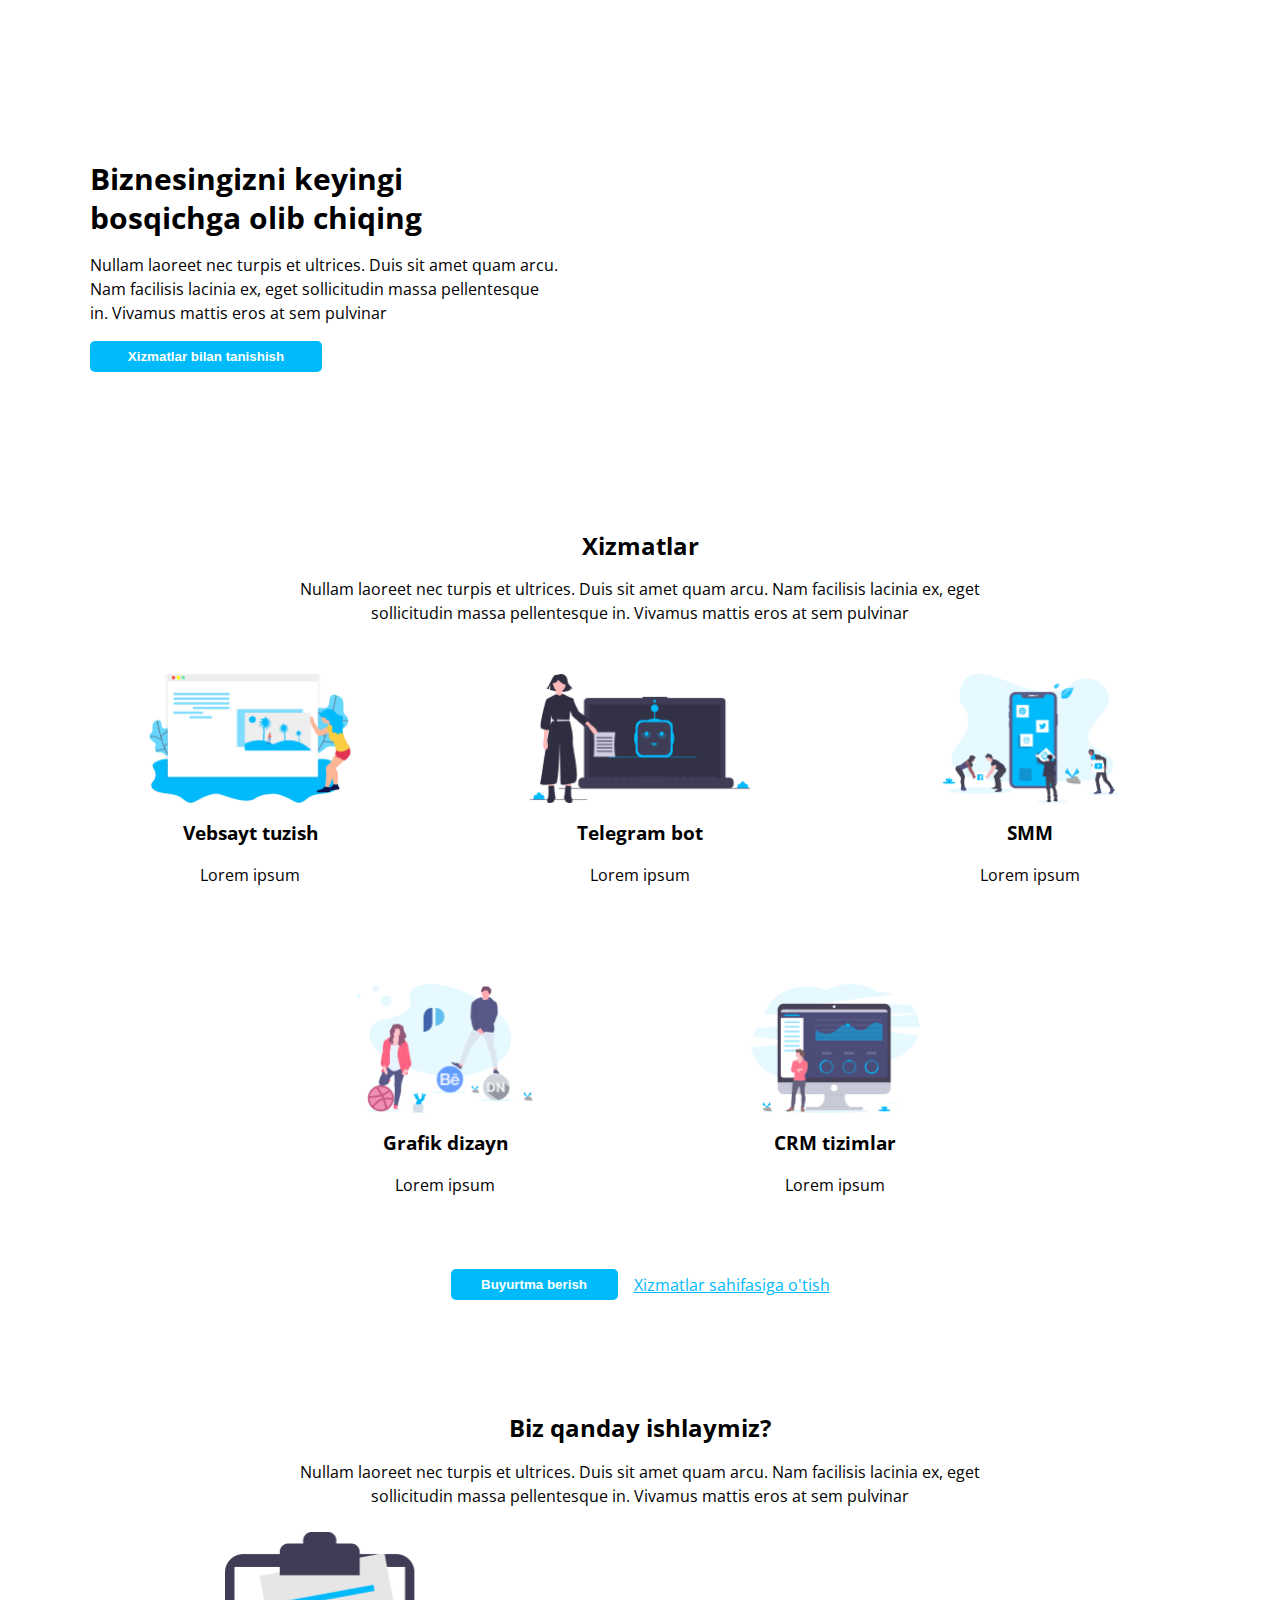
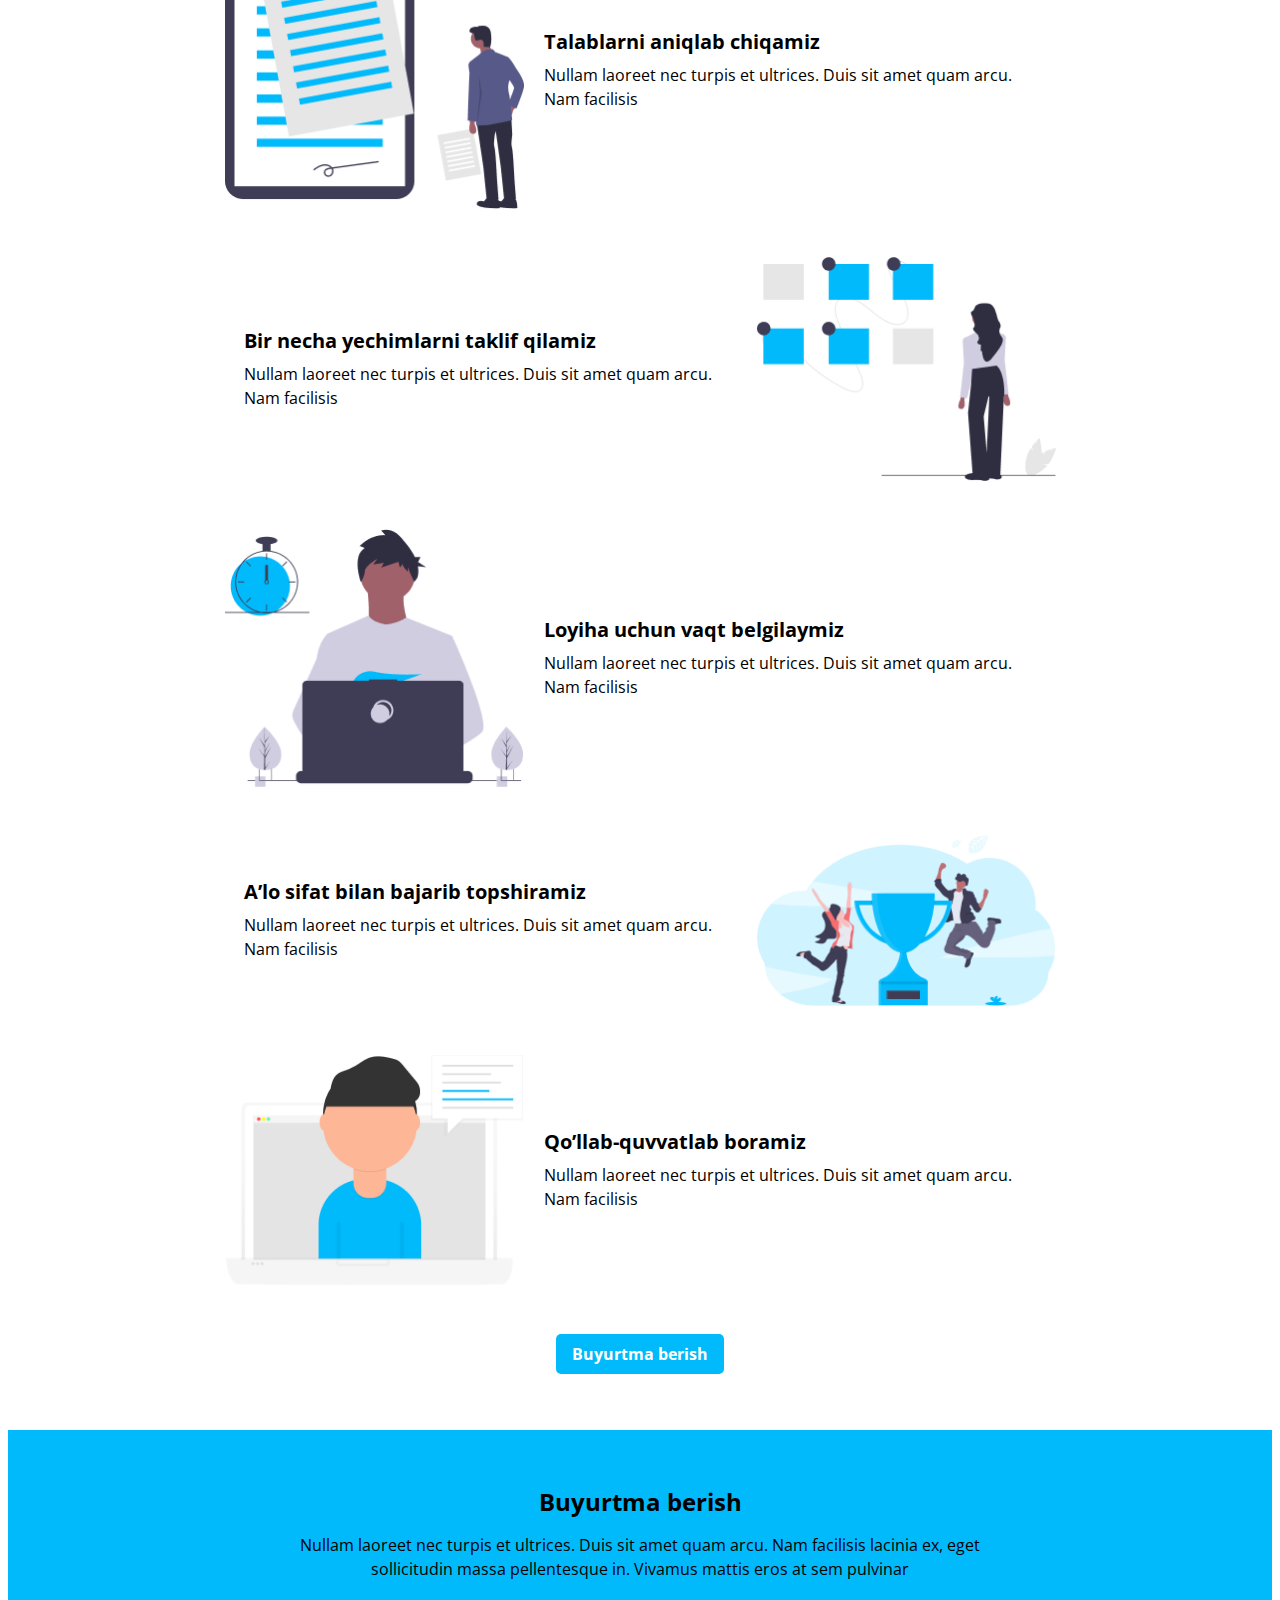
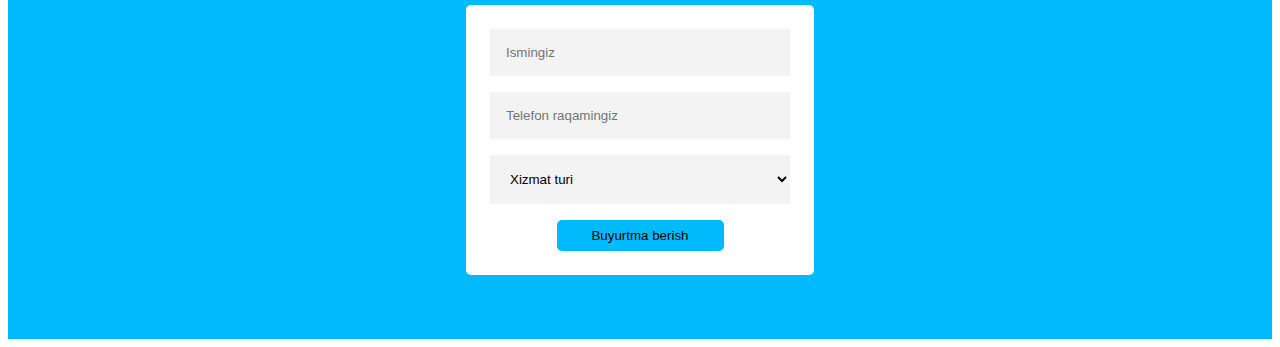
==== index.html @ ab88c901 "first commit" ====
<!DOCTYPE html>
<html lang="uz">
<head>
  <meta charset="UTF-8">
  <meta name="viewport" content="width=device-width, initial-scale=1.0">
  <title>Exam Pixer</title>
  <!-- <link rel="stylesheet" href="css/normalize.css"> -->
  <link rel="stylesheet" href="css/styles.min.css">
  <link href="https://fonts.googleapis.com/css2?family=Open+Sans:wght@400;700&display=swap" rel="stylesheet">
  <!-- <link rel="stylesheet" href="css/styles.css"> -->
</head>
<body>

  <div class="container">

    <div class="site-promo">

      <section class="site-promo-info">
        <h1 class="site-promo-heading">Biznesingizni keyingi bosqichga olib chiqing</h1>

        <p class="site-promo-text">Nullam laoreet nec turpis et ultrices. Duis sit amet quam arcu. Nam facilisis lacinia ex, eget sollicitudin massa pellentesque in. Vivamus mattis eros at sem pulvinar</p>

        <button class="site-promo-button" type="button">Xizmatlar bilan tanishish</button>
      </section>

      <iframe class="youtube-embed" width="458" height="258" src="https://www.youtube.com/embed/6_pru8U2RmM" allow="accelerometer; autoplay; clipboard-write; encrypted-media; gyroscope; picture-in-picture" allowfullscreen></iframe>
    </div><!-- site-promo -->

  </div><!-- container -->

  <div class="container">

    <div class="services" id="services">

      <div class="services-heading">
        <h2 class="section-title">Xizmatlar</h2>

        <p class="section-text">Nullam laoreet nec turpis et ultrices. Duis sit amet quam arcu. Nam facilisis lacinia ex, eget sollicitudin massa pellentesque in. Vivamus mattis eros at sem pulvinar</p>
      </div><!-- services-heading -->

      <ul class="services-list">

        <li class="services-item services-item-website">
          <a class="services-link services-website" href="website.html">
            <h3 class="services-name">Vebsayt tuzish</h3>
            <p class="services-info">Lorem ipsum</p>
          </a>
        </li>

        <li class="services-item">
          <a class="services-link services-telegram-bot" href="website.html">
            <h3 class="services-name">Telegram bot</h3>
            <p class="services-info">Lorem ipsum</p>
          </a>
        </li>

        <li class="services-item">
          <a class="services-link services-smm" href="website.html">
            <h3 class="services-name">SMM</h3>
            <p class="services-info">Lorem ipsum</p>
          </a>
        </li>

        <li class="services-item services-item-graphic-design">
          <a class="services-link services-graphic-design" href="website.html">
            <h3 class="services-name">Grafik dizayn</h3>
            <p class="services-info">Lorem ipsum</p>
          </a>
        </li>

        <li class="services-item">
          <a class="services-link services-crm-systems" href="website.html">
            <h3 class="services-name">CRM tizimlar</h3>
            <p class="services-info">Lorem ipsum</p>
          </a>
        </li>

      </ul>

      <div class="services-footer">
        <button class="services-footer-button" type="button">Buyurtma berish</button>
        <a class="services-footer-link" href="services.html">Xizmatlar sahifasiga o'tish</a>
      </div>

    </div><!-- services -->

  </div><!-- container -->


  <div class="how-we-work">

    <div class="how-we-work-heading">
      <h2 class="section-title">Biz qanday ishlaymiz?</h2>
      <p class="section-text">Nullam laoreet nec turpis et ultrices. Duis sit amet quam arcu. Nam facilisis lacinia ex, eget sollicitudin massa pellentesque in. Vivamus mattis eros at sem pulvinar</p>
    </div><!-- how-we-work-heading -->

    <ol class="step-info">

      <li class="step-item step-item-requirements">
        <div class="step-item-info">
          <h3 class="step-name">Talablarni aniqlab chiqamiz</h3>
          <p class="step-description">Nullam laoreet nec turpis et ultrices. Duis sit amet quam arcu. Nam facilisis</p>
        </div>
      </li>

      <li class="step-item step-item-solutions">
        <div class="step-item-info">
          <h3 class="step-name">Bir necha yechimlarni taklif qilamiz</h3>
          <p class="step-description">Nullam laoreet nec turpis et ultrices. Duis sit amet quam arcu. Nam facilisis</p>
        </div>
      </li>

      <li class="step-item step-item-time">
        <div class="step-item-info">
          <h3 class="step-name">Loyiha uchun vaqt belgilaymiz</h3>
          <p class="step-description">Nullam laoreet nec turpis et ultrices. Duis sit amet quam arcu. Nam facilisis</p>
        </div>
      </li>

      <li class="step-item step-item-submit">
        <div class="step-item-info">
          <h3 class="step-name">A’lo sifat bilan bajarib topshiramiz</h3>
          <p class="step-description">Nullam laoreet nec turpis et ultrices. Duis sit amet quam arcu. Nam facilisis</p>
        </div>
      </li>

      <li class="step-item step-item-support">
        <div class="step-item-info">
          <h3 class="step-name">Qo’llab-quvvatlab boramiz</h3>
          <p class="step-description">Nullam laoreet nec turpis et ultrices. Duis sit amet quam arcu. Nam facilisis</p>
        </div>
      </li>

    </ol>

    <a class="how-we-work-button-link" href="#buyurtma-berish">Buyurtma berish</a>

  </div><!-- how-we-work -->

  <div class="order-form" id="buyurtma-berish">

    <div class="order-form-heading">
      <h2 class="section-title">Buyurtma berish</h2>
      <p class="section-text">Nullam laoreet nec turpis et ultrices. Duis sit amet quam arcu. Nam facilisis lacinia ex, eget sollicitudin massa pellentesque in. Vivamus mattis eros at sem pulvinar</p>
    </div>

    <form class="form-order" action="https://echo.htmlacademy.ru" method="POST">
      <input class="input" type="text" name="name" aria-label="ismingizni kiriting" placeholder="Ismingiz" required>
      <input class="input" type="tel" name="phone_number" aria-label="telefon raqamingizni kiriting" placeholder="Telefon raqamingiz" required>

      <select class="input" name="service_type" aria-label="xizmat turini tanlang">
        <option value="service-type">Xizmat turi</option>
        <option value="website">Veb sayt tuzish</option>
        <option value="telegram-bot">Telegram bot</option>
        <option value="smm">SMM</option>
        <option value="graphic-designer">Grafik dizayn</option>
        <option value="crm=systems">CRM tizimlar</option>
      </select>

      <button class="order-form-button" type="submit">Buyurtma berish</button>
    </form>

  </div>

</body>
</html>
---- css/styles.min.css ----
html{box-sizing:border-box}*,::after,::before{box-sizing:inherit}body{font-family:"Open Sans",Arial,sans-serif;font-size:16px;line-height:1.5;font-style:normal;padding:0;margin-top:56px;background-color:#fff;color:#000}img{max-width:100%;height:auto}.visually-hidden{position:absolute;width:1px;height:1px;margin:-1px;border:0;padding:0;clip:rect(0 0 0 0);overflow:hidden}.container{max-width:1140px;padding-left:20px;padding-right:20px;margin-left:auto;margin-right:auto}.site-promo{display:flex;flex-wrap:wrap;justify-content:space-between;align-items:center;padding:80px 0}.site-promo-info{width:470px}.site-promo-heading{margin-top:0;margin-bottom:16px;padding:0;font-weight:700;font-size:30px;line-height:130%}.site-promo-text{margin-top:0;margin-bottom:16px;padding:0;font-weight:400}.site-promo-button{background:#00bafc;color:#fff;width:232px;padding:8px 16px;border:none;border-radius:5px;font-style:normal;font-weight:700}.youtube-embed{border:none;border-radius:5px;width:458px;height:258px}.services{display:flex;justify-content:center;flex-direction:column;padding:56px 0}.services-heading{width:719px;margin-right:auto;margin-left:auto;margin-bottom:24px;text-align:center}.section-title{font-size:24px;line-height:130%;margin-top:0;margin-bottom:16px}.section-text{margin:0}.services-list{display:flex;flex-wrap:wrap;justify-content:center;padding:0;margin:0;width:100%;list-style-type:none}.services-item{display:flex;flex-direction:column;align-items:center;margin-left:70px;margin-bottom:48px;width:320px}.services-item-graphic-design,.services-item-website{margin-left:0}.services-link{display:block;text-decoration:none;text-align:center;padding:24px;color:#000}.services-link::before{display:block;content:"";height:130px;background-size:contain;background-repeat:no-repeat;background-position:center center}.services-website::before{width:203px;background-image:url(../img/website-illustration.png)}.services-telegram-bot::before{width:222px;background-image:url(../img/bot-illustration.png)}.services-smm::before{width:177px;background-image:url(../img/smm-illustration.png)}.services-graphic-design::before{width:179px;background-image:url(../img/design-illustration.png)}.services-crm-systems::before{width:169px;background-image:url(../img/crm-illustration.png)}.services-name{margin:16px 0}.services-info{margin:0}.services-footer{display:flex;flex-wrap:wrap;justify-content:center;align-items:center}.services-footer-button{width:167px;margin-right:16px;padding:8px 16px;border:none;border-radius:5px;background-color:#00bafc;color:#fff;font-weight:700}.services-footer-link{color:#00bafc}.how-we-work{display:flex;flex-wrap:wrap;justify-content:center;width:872px;margin-right:auto;margin-left:auto;padding:56px 20px}.how-we-work-heading{width:729px;padding:0 10px;margin-bottom:24px;text-align:center}.step-info{margin:0;padding:0;list-style-type:none}.step-item{display:flex;flex-wrap:wrap;justify-content:center;align-items:center;width:832px;margin-bottom:48px}.step-item:nth-child(even){display:flex;flex-wrap:wrap;flex-direction:row-reverse}.step-item::before{display:inline-block;content:"";width:300px;background-size:contain;background-repeat:no-repeat;background-position:center center}.step-item-requirements::before{height:277px;background-image:url(../img/step-illlustration-requirements.png)}.step-item-solutions::before{height:224px;background-image:url(../img/step-illlustration-solutions.png)}.step-item-time:before{height:258px;background-image:url(../img/step-illustration-time.png)}.step-item-submit::before{height:171px;background-image:url(../img/step-illustration-submit.png)}.step-item-support::before{height:232px;background-image:url(../img/step-illustration-support.png)}.step-item-info{width:493px;margin-left:auto;margin-right:auto}.step-name{margin:0;margin-bottom:8px;font-weight:700;font-size:20px;line-height:130%}.step-description{margin:0;padding:0}.how-we-work-button-link{padding:8px 16px;border-radius:5px;background-color:#00bafc;color:#fff;text-decoration:none;font-weight:700}.order-form{display:flex;flex-wrap:wrap;flex-direction:column;align-items:center;width:100%;padding-top:56px;padding-bottom:64px;background-color:#00bafc}.order-form-heading{width:739px;text-align:center;margin-bottom:24px}.form-order{display:flex;flex-direction:column;align-items:center;width:348px;background-color:#fff;padding:24px;border-radius:5px}.input{width:300px;padding:16px;background-color:#f3f3f3;margin-bottom:16px;border:none}.order-form-button{padding:8px 16px;border:none;border-radius:5px;width:167px;background-color:#00bafc}@media only screen and (-webkit-min-device-pixel-ratio:2),only screen and (min--moz-device-pixel-ratio:2),only screen and (-o-min-device-pixel-ratio:2/1),only screen and (min-device-pixel-ratio:2),only screen and (min-resolution:192dpi),only screen and (min-resolution:2dppx){.service-website{background-image:url(../img/website-illustration@2x.png)}.services-telegram-bot{background-image:url(../img/bot-illustration@2x.png)}.services-smm::before{background-image:url(../img/smm-illustration@2x.png)}.services-graphic-design::before{background-image:url(../img/design-illustration@2x.png)}.services-crm-systems::before{background-image:url(../img/crm-illustration@2x.png)}.step-item-requirements::before{background-image:url(../img/step-illlustration-requirements@2X.png)}.step-item-solutions::before{background-image:url(../img/step-illlustration-solutions@2x.png)}.step-item-time:before{background-image:url(../img/step-illustration-time@2x.png)}.step-item-submit{background-image:url(../img/step-illustration-submit@2x.png)}.step-item-support{background-image:url(../img/step-illustration-support@2x.png)}}
---- css/styles.css ----
html {
  box-sizing: border-box;
}

*,
*::before,
*::after {
  box-sizing: inherit;
}

body {
  font-family: "Open Sans", "Arial", sans-serif;
  font-size: 16px;
  line-height: 1.5;
  font-style: normal;
  padding: 0;
  margin-top: 56px;
  background-color: #fff;
  color: #000000;
}

img {
  max-width: 100%;
  height: auto;
}

.visually-hidden {
  position: absolute;
  width: 1px;
  height: 1px;
  margin: -1px;
  border: 0;
  padding: 0;
  clip: rect(0 0 0 0);
  overflow: hidden;
}

.container {
  max-width: 1140px;
  padding-left: 20px;
  padding-right: 20px;
  margin-left: auto;
  margin-right: auto;
}

.site-promo {
  display: flex;
  flex-wrap: wrap;
  justify-content: space-between;
  align-items: center;
  padding: 80px 0;
}

.site-promo-info {
  width: 470px;
}

.site-promo-heading {
  margin-top: 0;
  margin-bottom: 16px;
  padding: 0;
  font-weight: bold;
  font-size: 30px;
  line-height: 130%;
}

.site-promo-text {
  margin-top: 0;
  margin-bottom: 16px;
  padding: 0;
  font-weight: normal;
}

.site-promo-button {
  background: #00BAFC;
  color: #fff;
  width: 232px;
  padding: 8px 16px;
  border: none;
  border-radius: 5px;
  font-style: normal;
  font-weight: bold;
}

.youtube-embed {
  border: none;
  border-radius: 5px;
  width: 458px;
  height: 258px;
}

.services {
  display: flex;
  justify-content: center;
  flex-direction: column;
  padding: 56px 0;
}

.services-heading {
  width: 719px;
  margin-right: auto;
  margin-left: auto;
  margin-bottom: 24px;
  text-align: center;
}

.section-title {
  font-size: 24px;
  line-height: 130%;
  margin-top: 0;
  margin-bottom: 16px;
}

.section-text {
  margin: 0;
}

.services-list {
  display: flex;
  flex-wrap: wrap;
  justify-content: center;
  padding: 0;
  margin: 0;
  width: 100%;
  list-style-type: none;
}

/* .services-list:nth-first-child() {
  margin-left: 0;
} */

.services-item {
  display: flex;
  flex-direction: column;
  align-items: center;
  margin-left: 70px;
  margin-bottom: 48px;
  width: 320px;
}

.services-item-website,
.services-item-graphic-design {
  margin-left: 0;
}

.services-link {
  display: block;
  text-decoration: none;
  text-align: center;
  padding: 24px;
  color: #000000;
}

.services-link::before {
  display: block;
  content: "";
  height: 130px;
  background-size: contain;
  background-repeat: no-repeat;
  background-position: center center;
}

.services-website::before {
  width: 203px;
  background-image: url("../img/website-illustration.png");
}

.services-telegram-bot::before {
  width: 222px;
  background-image: url("../img/bot-illustration.png");
}

.services-smm::before {
  width: 177px;
  background-image: url("../img/smm-illustration.png");
}

.services-graphic-design::before {
  width: 179px;
  background-image: url("../img/design-illustration.png");
}

.services-crm-systems::before {
  width: 169px;
  background-image: url("../img/crm-illustration.png");
}

.services-name {
  margin: 16px 0;
}

.services-info {
  margin: 0;
}

.services-footer {
  display: flex;
  flex-wrap: wrap;
  justify-content: center;
  align-items: center;
}

.services-footer-button {
  width: 167px;
  margin-right: 16px;
  padding: 8px 16px;
  border: none;
  border-radius: 5px;
  background-color: #00BAFC;
  color: #fff;
  font-weight: bold;
}

.services-footer-link {
  color: #00BAFC;
}

.how-we-work {
  display: flex;
  flex-wrap: wrap;
  justify-content: center;
  width: 872px;
  margin-right: auto;
  margin-left: auto;
  padding: 56px 20px;

}

.how-we-work-heading {
  width: 729px;
  padding: 0 10px;
  margin-bottom: 24px;
  text-align: center;
}

.step-info {
  margin: 0;
  padding: 0;
  list-style-type: none;
}

.step-item {
  display: flex;
  flex-wrap: wrap;
  justify-content: center;
  align-items: center;
  width: 832px;
  margin-bottom: 48px;
}

.step-item:nth-child(even) {
  display: flex;
  flex-wrap: wrap;
  flex-direction: row-reverse;
}

.step-item::before {
  display: inline-block;
  content: "";
  width: 300px;
  background-size: contain;
  background-repeat: no-repeat;
  background-position: center center;
}

.step-item-requirements::before {
  height: 277px;
  background-image: url("../img/step-illlustration-requirements.png");
}

.step-item-solutions::before {
  height: 224px;
  background-image: url("../img/step-illlustration-solutions.png");
}

.step-item-time:before {
  height: 258px;
  background-image: url("../img/step-illustration-time.png");
}

.step-item-submit::before {
  height: 171px;
  background-image: url("../img/step-illustration-submit.png");
}

.step-item-support::before {
  height: 232px;
  background-image: url("../img/step-illustration-support.png");
}

.step-item-info {
  width: 493px;
  margin-left: auto;
  margin-right: auto;
}

.step-name {
  margin: 0;
  margin-bottom: 8px;
  font-weight: bold;
  font-size: 20px;
  line-height: 130%;
}

.step-description {
  margin: 0;
  padding: 0;
}

.how-we-work-button-link {
  padding: 8px 16px;
  border-radius: 5px;
  background-color: #00BAFC;
  color: #fff;
  text-decoration: none;
  font-weight: bold;
}

.order-form {
  display: flex;
  flex-wrap: wrap;
  flex-direction: column;
  align-items: center;
  width: 100%;
  padding-top: 56px;
  padding-bottom: 64px;
  background-color: #00BAFC;
}

.order-form-heading {
  width: 739px;
  text-align: center;
  margin-bottom: 24px;
}

.form-order {
  display: flex;
  flex-direction: column;
  align-items: center;
  width: 348px;
  background-color: #fff;
  padding: 24px;
  border-radius: 5px;
}

.input {
  width: 300px;
  padding: 16px;
  background-color: #F3F3F3;
  margin-bottom: 16px;
  border: none;
}

.order-form-button {
  padding: 8px 16px;
  border: none;
  border-radius: 5px;
  width: 167px;
  background-color: #00BAFC;
}


















@media
only screen and (-webkit-min-device-pixel-ratio: 2),
only screen and (   min--moz-device-pixel-ratio: 2),
only screen and (     -o-min-device-pixel-ratio: 2/1),
only screen and (        min-device-pixel-ratio: 2),
only screen and (                min-resolution: 192dpi),
only screen and (                min-resolution: 2dppx) {

  .service-website {
    background-image: url("../img/website-illustration@2x.png");
  }

  .services-telegram-bot {
    background-image: url("../img/bot-illustration@2x.png");
  }

  .services-smm::before {
    background-image: url("../img/smm-illustration@2x.png");
  }

  .services-graphic-design::before {
    background-image: url("../img/design-illustration@2x.png");
  }

  .services-crm-systems::before {
    background-image: url("../img/crm-illustration@2x.png");
  }

  .step-item-requirements::before {
    background-image: url("../img/step-illlustration-requirements@2X.png");
  }

  .step-item-solutions::before {
    background-image: url("../img/step-illlustration-solutions@2x.png");
  }

  .step-item-time:before {
    background-image: url("../img/step-illustration-time@2x.png");
  }

  .step-item-submit {
    background-image: url("../img/step-illustration-submit@2x.png");
  }

  .step-item-support {
    background-image: url("../img/step-illustration-support@2x.png");
  }

}
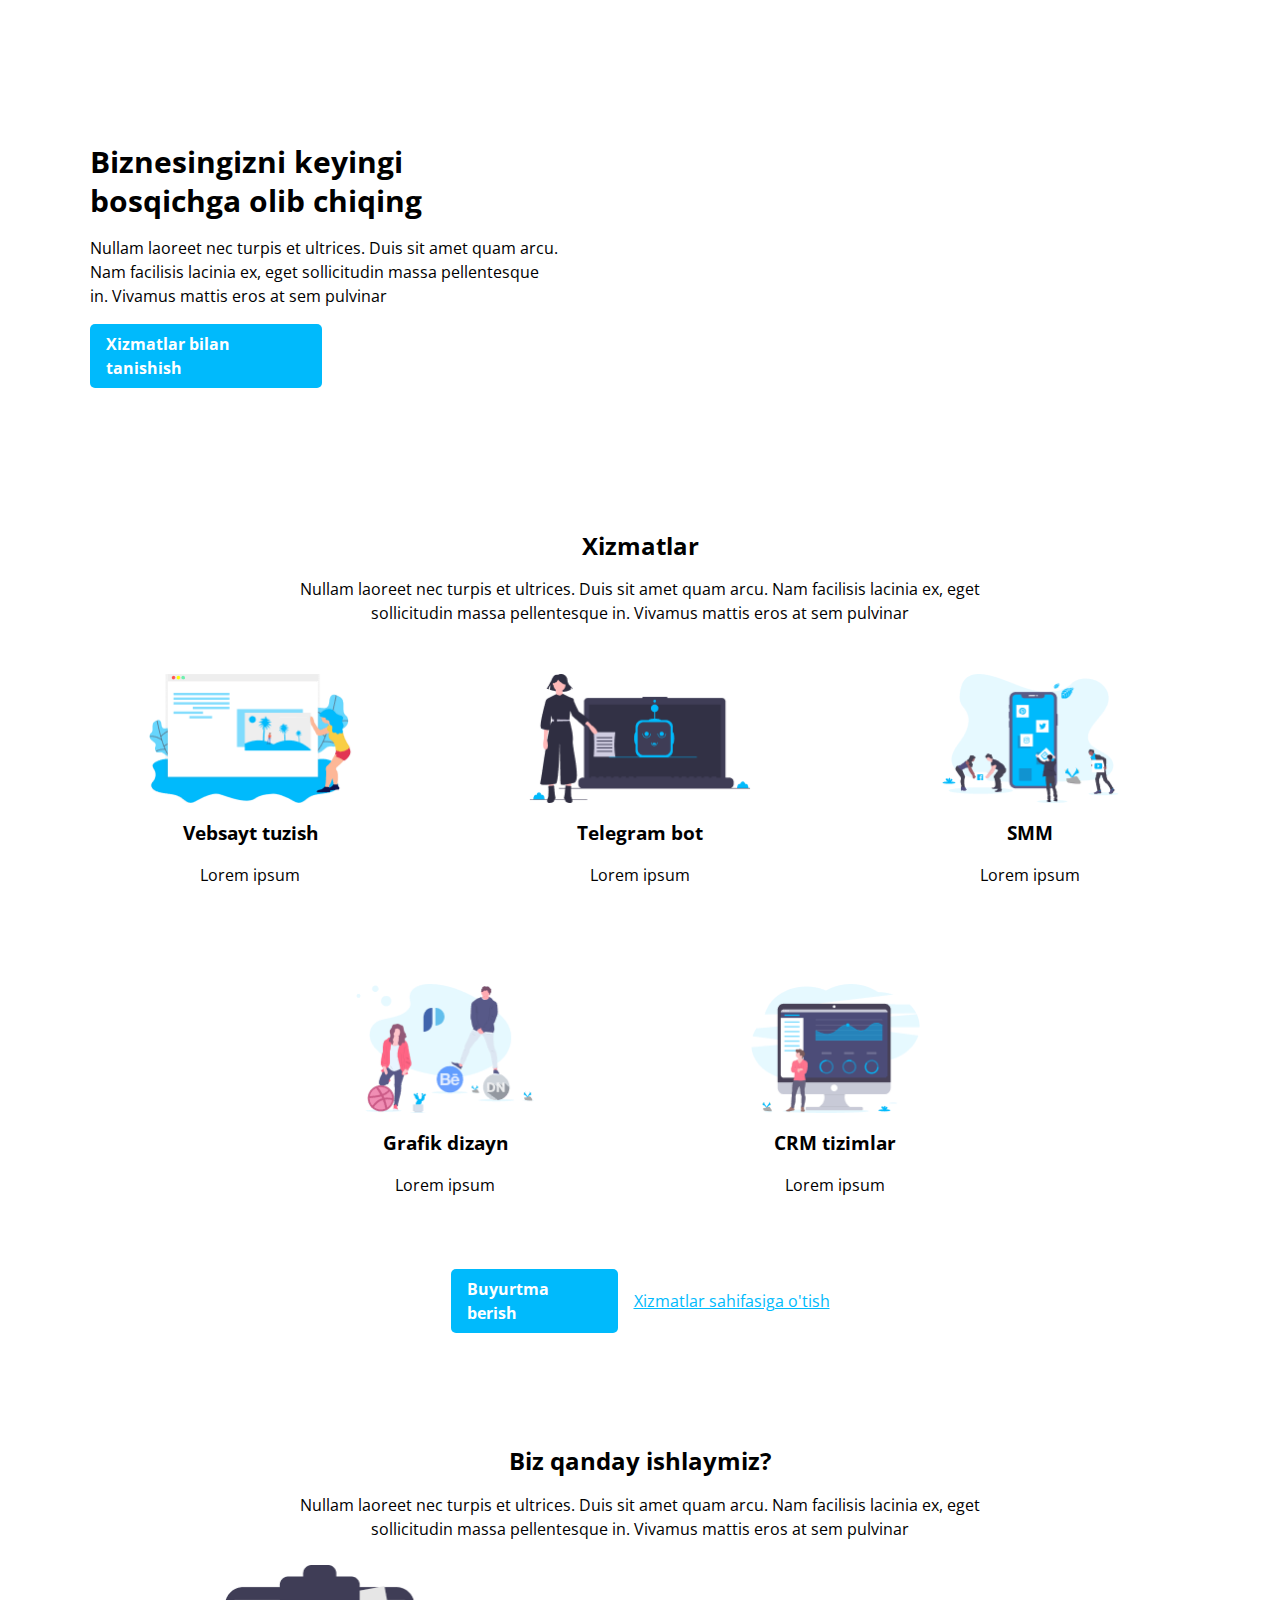
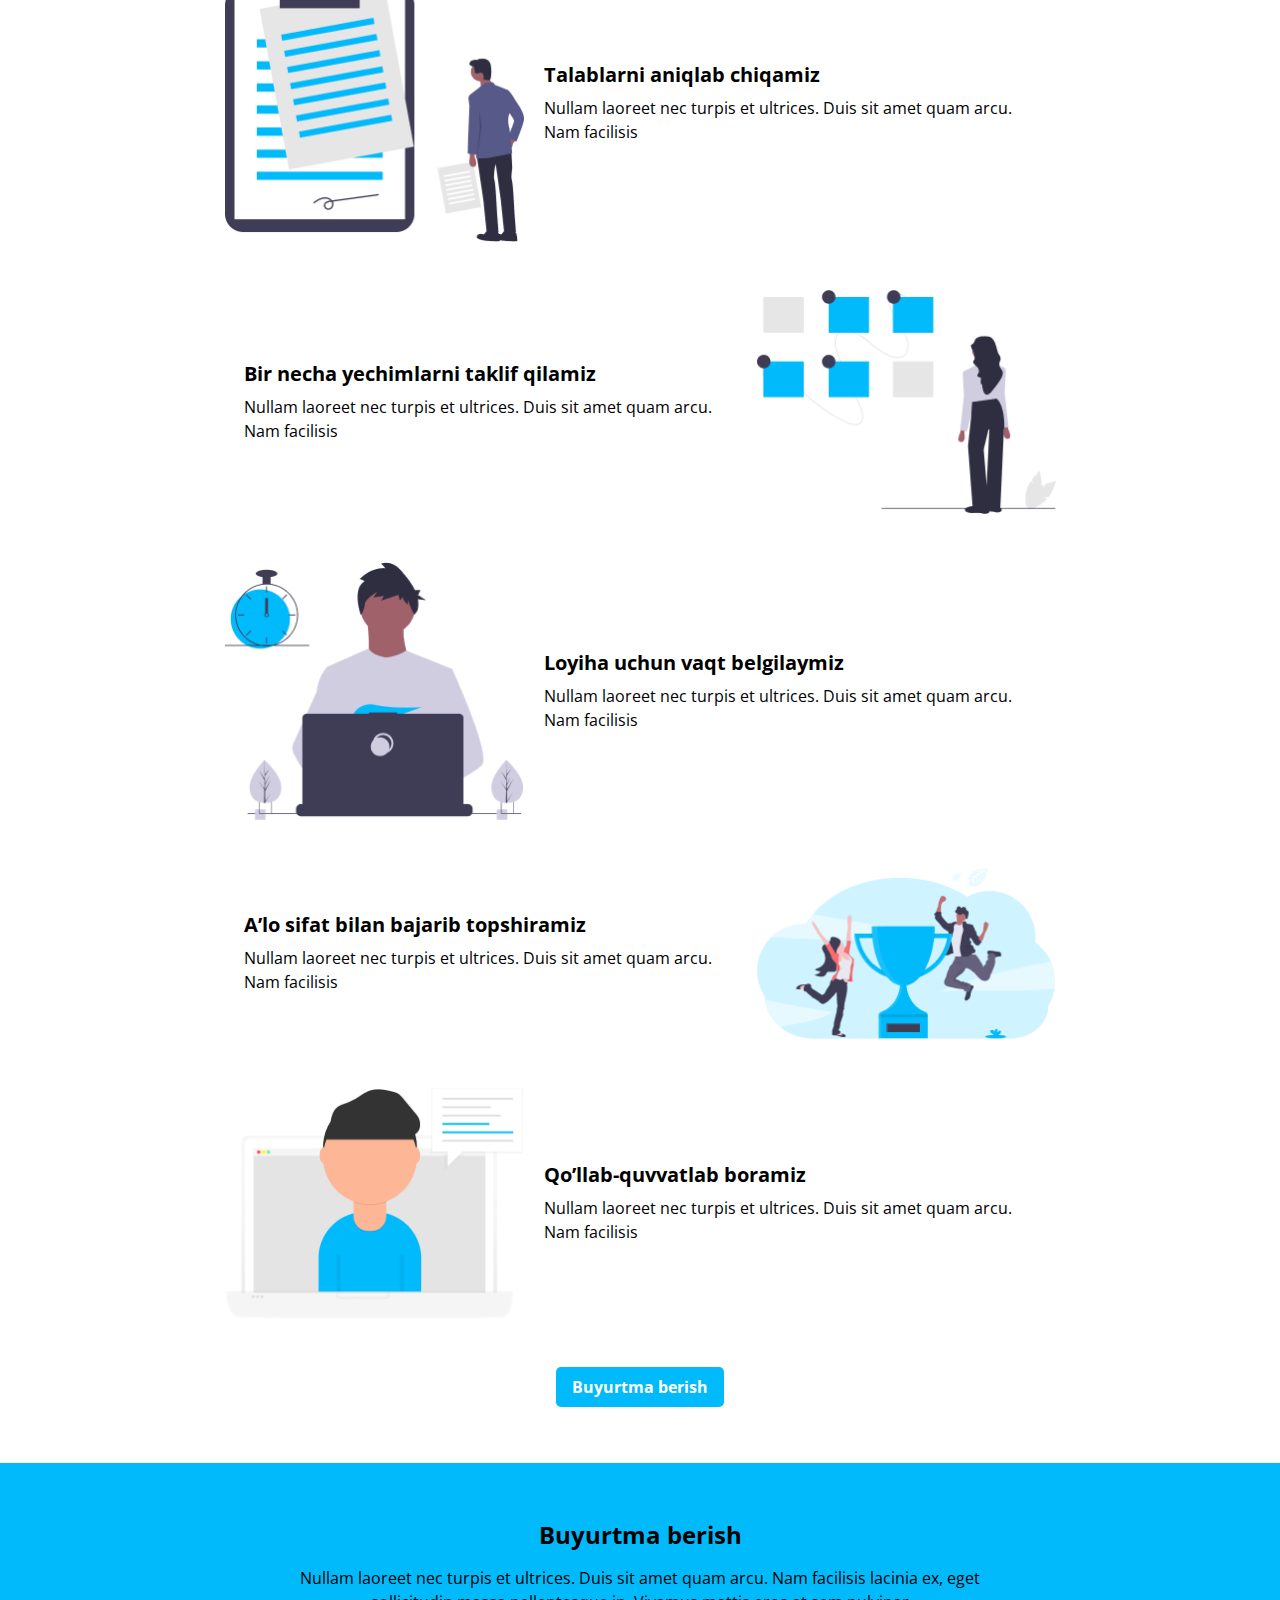
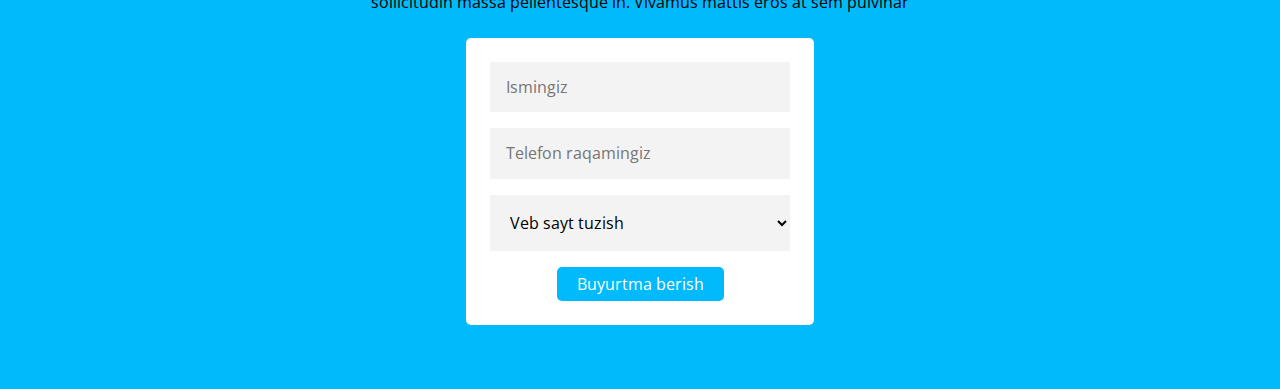
==== commit 2db32a0d: "buttons have been modified and add services pages" ====
--- a/index.html
+++ b/index.html
@@ -4,10 +4,10 @@
   <meta charset="UTF-8">
   <meta name="viewport" content="width=device-width, initial-scale=1.0">
   <title>Exam Pixer</title>
-  <!-- <link rel="stylesheet" href="css/normalize.css"> -->
-  <link rel="stylesheet" href="css/styles.min.css">
+  <link rel="stylesheet" href="css/normalize.css">
+  <!-- <link rel="stylesheet" href="css/styles.min.css"> -->
   <link href="https://fonts.googleapis.com/css2?family=Open+Sans:wght@400;700&display=swap" rel="stylesheet">
-  <!-- <link rel="stylesheet" href="css/styles.css"> -->
+  <link rel="stylesheet" href="css/styles.css">
 </head>
 <body>
 
@@ -20,7 +20,7 @@
 
         <p class="site-promo-text">Nullam laoreet nec turpis et ultrices. Duis sit amet quam arcu. Nam facilisis lacinia ex, eget sollicitudin massa pellentesque in. Vivamus mattis eros at sem pulvinar</p>
 
-        <button class="site-promo-button" type="button">Xizmatlar bilan tanishish</button>
+        <a class="go-to-services" href="#services">Xizmatlar bilan tanishish</a>
       </section>
 
       <iframe class="youtube-embed" width="458" height="258" src="https://www.youtube.com/embed/6_pru8U2RmM" allow="accelerometer; autoplay; clipboard-write; encrypted-media; gyroscope; picture-in-picture" allowfullscreen></iframe>
@@ -48,28 +48,28 @@
         </li>
 
         <li class="services-item">
-          <a class="services-link services-telegram-bot" href="website.html">
+          <a class="services-link services-telegram-bot" href="telegram-bot.html">
             <h3 class="services-name">Telegram bot</h3>
             <p class="services-info">Lorem ipsum</p>
           </a>
         </li>
 
         <li class="services-item">
-          <a class="services-link services-smm" href="website.html">
+          <a class="services-link services-smm" href="smm.html">
             <h3 class="services-name">SMM</h3>
             <p class="services-info">Lorem ipsum</p>
           </a>
         </li>
 
         <li class="services-item services-item-graphic-design">
-          <a class="services-link services-graphic-design" href="website.html">
+          <a class="services-link services-graphic-design" href="graphic-design.html">
             <h3 class="services-name">Grafik dizayn</h3>
             <p class="services-info">Lorem ipsum</p>
           </a>
         </li>
 
         <li class="services-item">
-          <a class="services-link services-crm-systems" href="website.html">
+          <a class="services-link services-crm-systems" href="crm.html">
             <h3 class="services-name">CRM tizimlar</h3>
             <p class="services-info">Lorem ipsum</p>
           </a>
@@ -78,7 +78,7 @@
       </ul>
 
       <div class="services-footer">
-        <button class="services-footer-button" type="button">Buyurtma berish</button>
+        <a class="services-footer-button" href="#buyurtma-berish">Buyurtma berish</a>
         <a class="services-footer-link" href="services.html">Xizmatlar sahifasiga o'tish</a>
       </div>
 
@@ -149,7 +149,7 @@
       <input class="input" type="tel" name="phone_number" aria-label="telefon raqamingizni kiriting" placeholder="Telefon raqamingiz" required>
 
       <select class="input" name="service_type" aria-label="xizmat turini tanlang">
-        <option value="service-type">Xizmat turi</option>
+        <!-- <option value="service-type">Xizmat turi</option> -->
         <option value="website">Veb sayt tuzish</option>
         <option value="telegram-bot">Telegram bot</option>
         <option value="smm">SMM</option>
--- a/css/styles.css
+++ b/css/styles.css
@@ -71,13 +71,15 @@
   font-weight: normal;
 }
 
-.site-promo-button {
+.go-to-services {
+  display: inline-block;
   background: #00BAFC;
   color: #fff;
   width: 232px;
   padding: 8px 16px;
   border: none;
   border-radius: 5px;
+  text-decoration: none;
   font-style: normal;
   font-weight: bold;
 }
@@ -201,6 +203,8 @@
 }
 
 .services-footer-button {
+  display: block;
+  text-decoration: none;
   width: 167px;
   margin-right: 16px;
   padding: 8px 16px;
@@ -357,16 +361,8 @@
   border-radius: 5px;
   width: 167px;
   background-color: #00BAFC;
-}
-
-
-
-
-
-
-
-
-
+  color: #fff;
+}
 
 
 
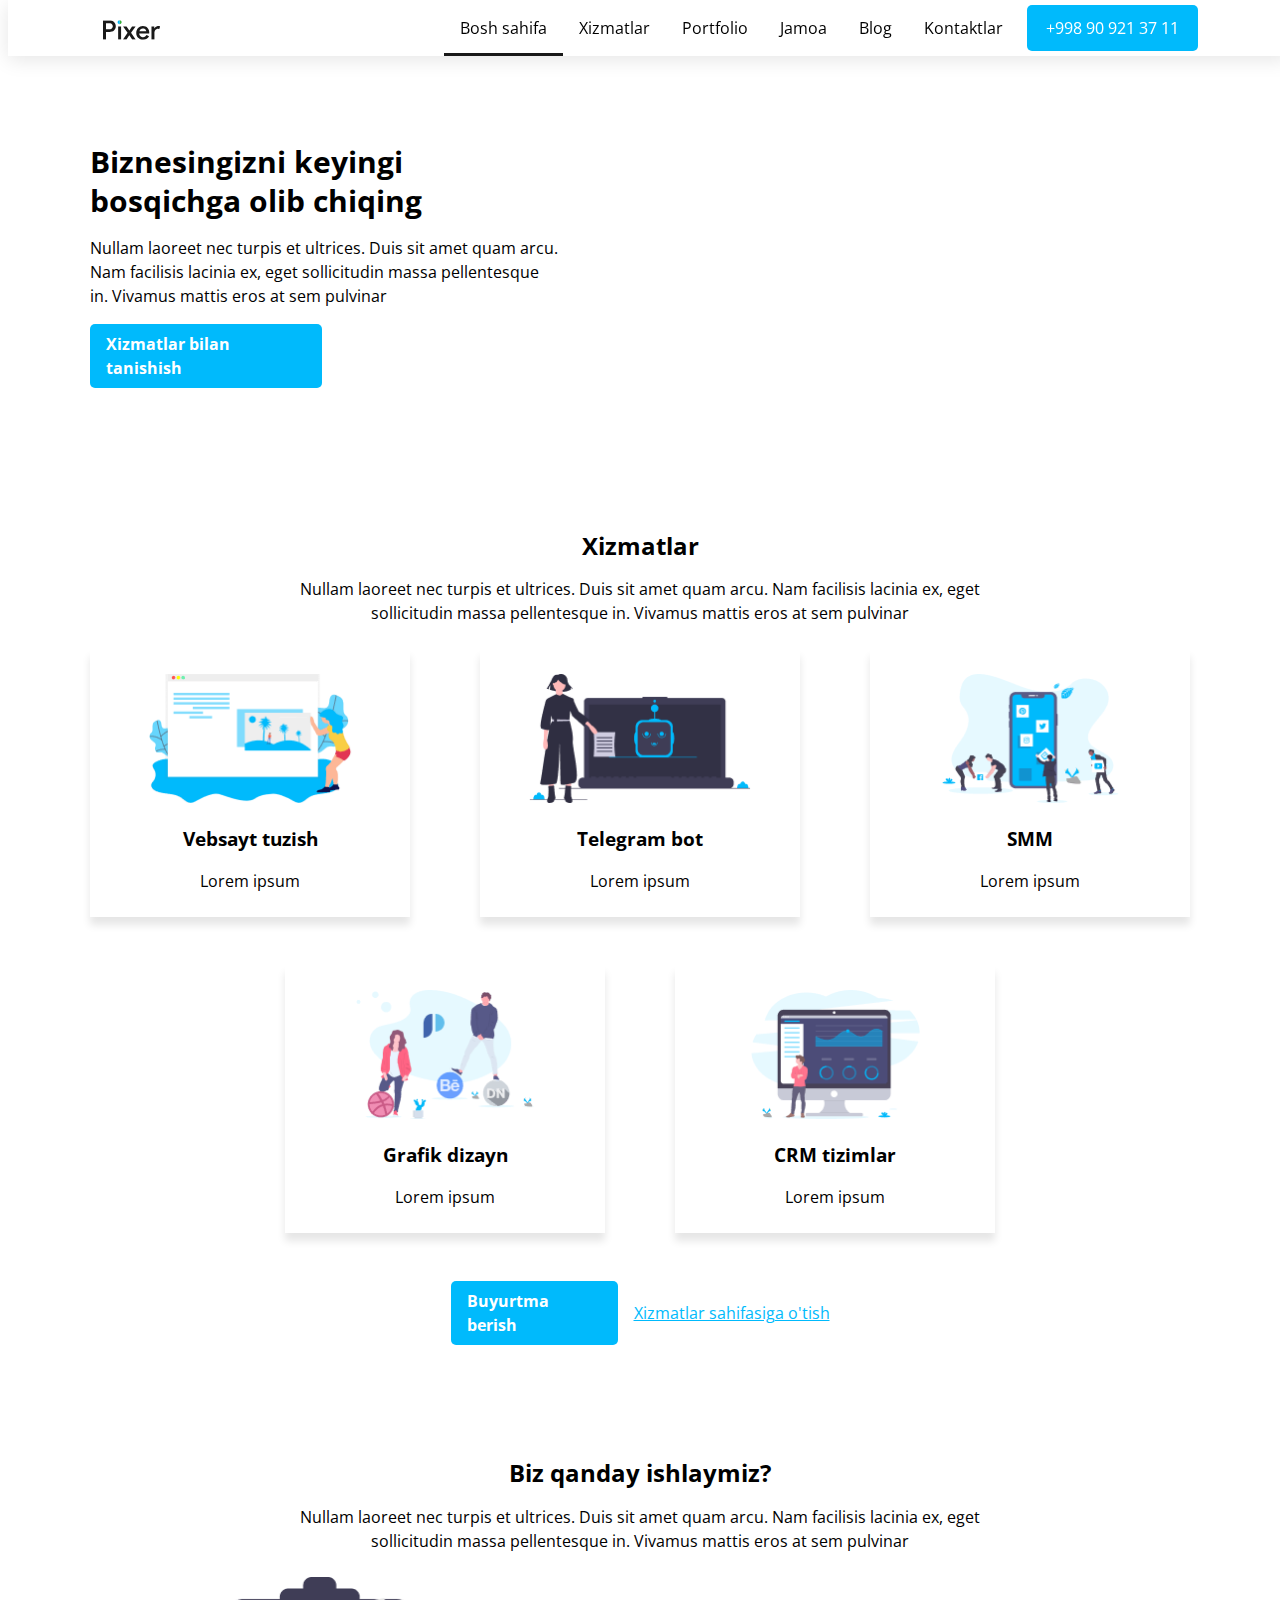
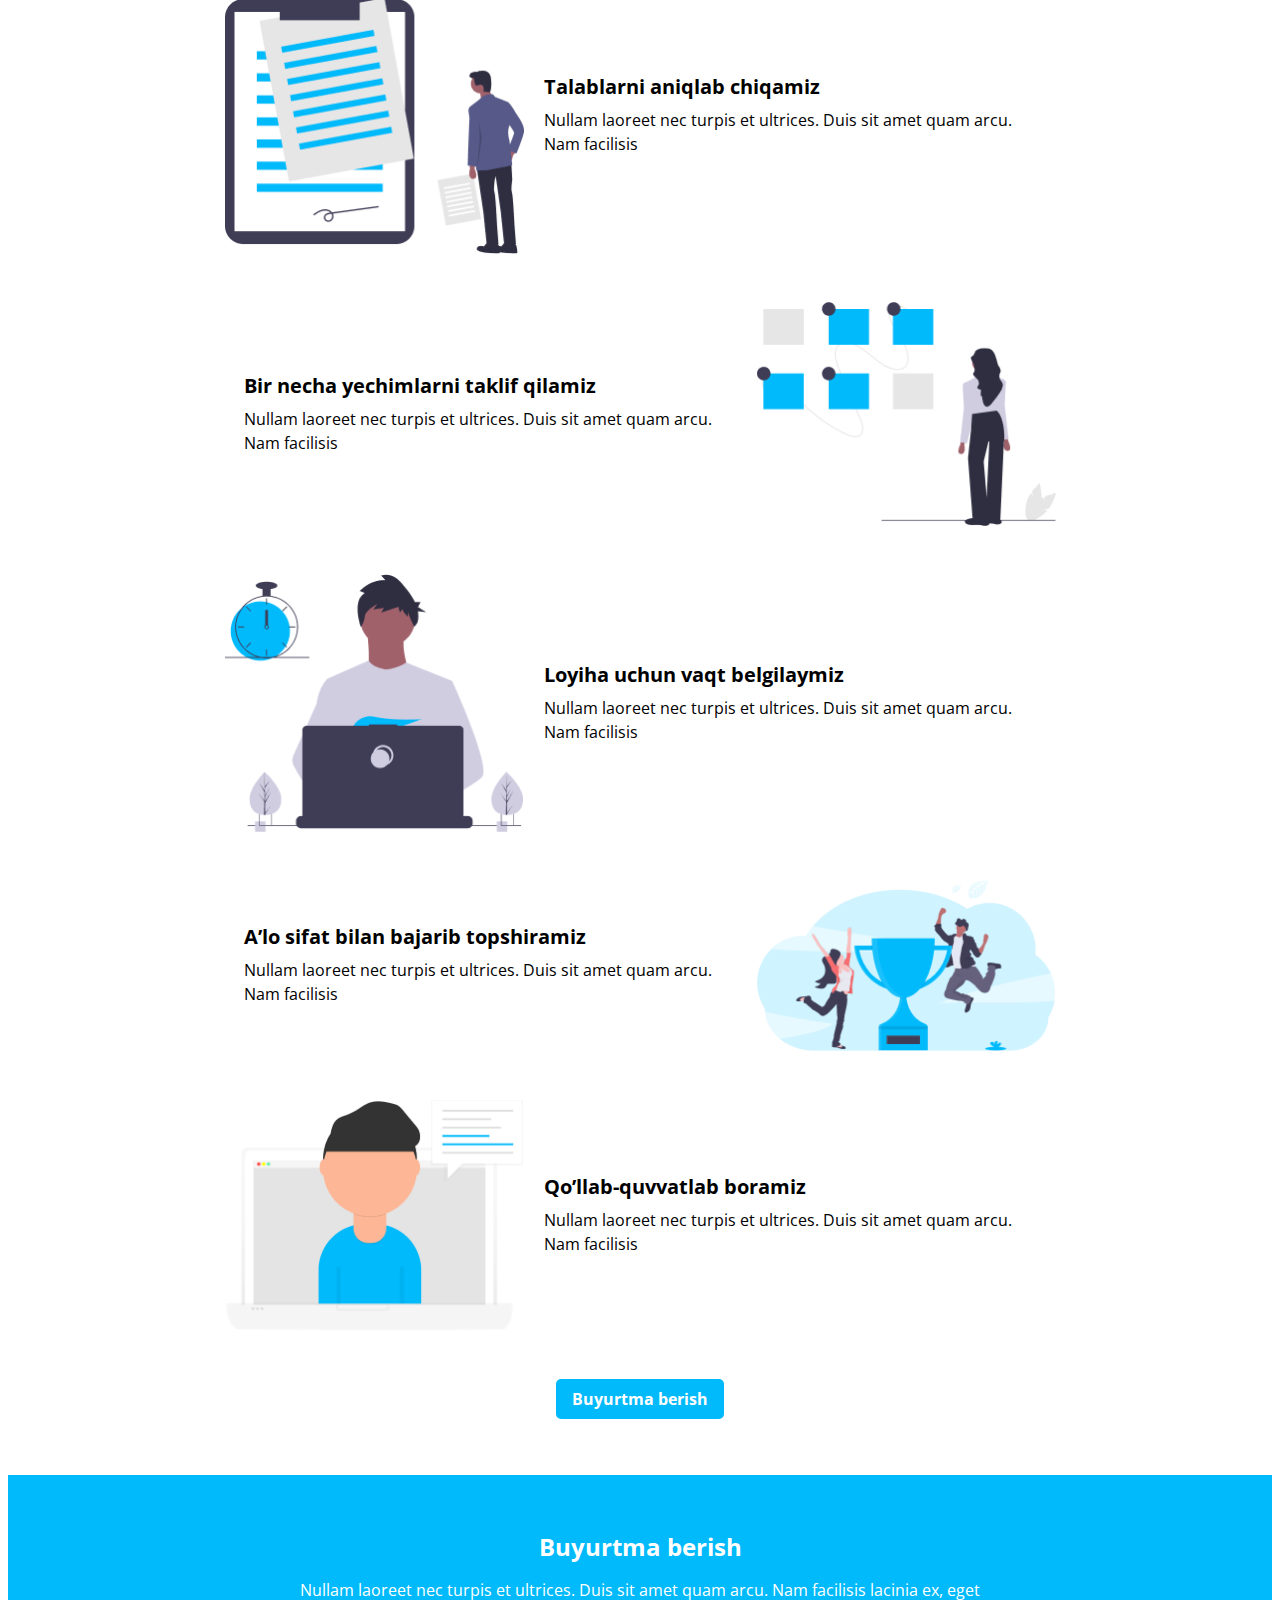
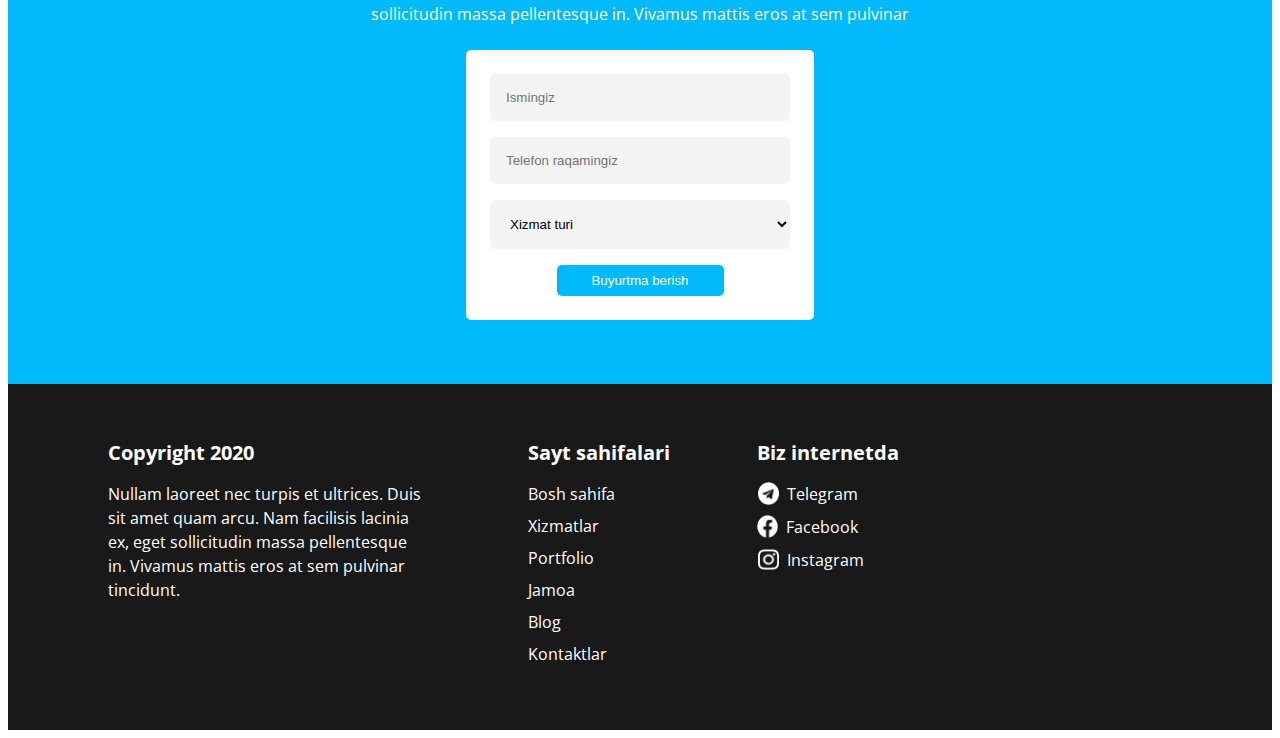
==== commit f0faf14e: "footer and header parts added" ====
--- a/index.html
+++ b/index.html
@@ -4,17 +4,73 @@
   <meta charset="UTF-8">
   <meta name="viewport" content="width=device-width, initial-scale=1.0">
   <title>Exam Pixer</title>
-  <link rel="stylesheet" href="css/normalize.css">
-  <!-- <link rel="stylesheet" href="css/styles.min.css"> -->
+  <!-- <link rel="stylesheet" href="css/normalize.css"> -->
+  <link rel="stylesheet" href="css/styles.min.css">
   <link href="https://fonts.googleapis.com/css2?family=Open+Sans:wght@400;700&display=swap" rel="stylesheet">
-  <link rel="stylesheet" href="css/styles.css">
+  <!-- <link rel="stylesheet" href="css/styles.css"> -->
 </head>
 <body>
 
+  <!-- SITE HEADER -->
+  <header class="site-header">
+
+    <div class="container">
+      <nav class="sitenav">
+        <a class="sitenav-logo-link" href="index.html">
+          <img class="sitenav-logo-img" src="img/pixer-logo.svg" alt="Pikser saytining logotipi" width="58" height="20">
+        </a>
+
+        <ul class="sitenav-list">
+          <li class="sitenav-item sitenav-item-active">
+            <a class="sitenav-link" href="index.html">Bosh sahifa</a>
+          </li>
+
+          <li class="sitenav-item">
+            <a class="sitenav-link" href="services.html">Xizmatlar</a>
+            <ul class="submenu">
+              <li class="submenu-item">
+                <a class="submenu-link" href="website.html">Vebsayt</a>
+              </li>
+              <li class="submenu-item">
+                <a class="submenu-link" href="telegram-bot.html">Telegram bot</a>
+              </li>
+              <li class="submenu-item">
+                <a class="submenu-link" href="smm.html">SMM</a>
+              </li>
+              <li class="submenu-item">
+                <a class="submenu-link" href="graphic-design.html">Grafik dizayn</a>
+              </li>
+              <li class="submenu-item">
+                <a class="submenu-link" href="crm.html">CRM tizim</a>
+              </li>
+            </ul>
+          </li>
+
+          <li class="sitenav-item">
+            <a class="sitenav-link" href="portfolio.html">Portfolio</a>
+          </li>
+          <li class="sitenav-item">
+            <a class="sitenav-link" href="team.html">Jamoa</a>
+          </li>
+          <li class="sitenav-item">
+            <a class="sitenav-link" href="blog.html">Blog</a>
+          </li>
+          <li class="sitenav-item">
+            <a class="sitenav-link" href="contacts.html">Kontaktlar</a>
+          </li>
+        </ul>
+
+        <a class="sitenav-tel" href="tel:+998909213711">+998 90 921 37 11</a>
+
+      </nav><!-- sitenav -->
+    </div><!-- container -->
+
+  </header><!-- site-header -->
+
+  <!-- SITE PROMO -->
   <div class="container">
 
     <div class="site-promo">
-
       <section class="site-promo-info">
         <h1 class="site-promo-heading">Biznesingizni keyingi bosqichga olib chiqing</h1>
 
@@ -22,16 +78,15 @@
 
         <a class="go-to-services" href="#services">Xizmatlar bilan tanishish</a>
       </section>
-
       <iframe class="youtube-embed" width="458" height="258" src="https://www.youtube.com/embed/6_pru8U2RmM" allow="accelerometer; autoplay; clipboard-write; encrypted-media; gyroscope; picture-in-picture" allowfullscreen></iframe>
     </div><!-- site-promo -->
 
   </div><!-- container -->
 
+  <!-- SERVICES -->
   <div class="container">
 
     <div class="services" id="services">
-
       <div class="services-heading">
         <h2 class="section-title">Xizmatlar</h2>
 
@@ -39,54 +94,47 @@
       </div><!-- services-heading -->
 
       <ul class="services-list">
-
-        <li class="services-item services-item-website">
+        <li class="services-item">
           <a class="services-link services-website" href="website.html">
             <h3 class="services-name">Vebsayt tuzish</h3>
             <p class="services-info">Lorem ipsum</p>
           </a>
         </li>
-
         <li class="services-item">
           <a class="services-link services-telegram-bot" href="telegram-bot.html">
             <h3 class="services-name">Telegram bot</h3>
             <p class="services-info">Lorem ipsum</p>
           </a>
         </li>
-
         <li class="services-item">
           <a class="services-link services-smm" href="smm.html">
             <h3 class="services-name">SMM</h3>
             <p class="services-info">Lorem ipsum</p>
           </a>
         </li>
-
-        <li class="services-item services-item-graphic-design">
+        <li class="services-item">
           <a class="services-link services-graphic-design" href="graphic-design.html">
             <h3 class="services-name">Grafik dizayn</h3>
             <p class="services-info">Lorem ipsum</p>
           </a>
         </li>
-
         <li class="services-item">
           <a class="services-link services-crm-systems" href="crm.html">
             <h3 class="services-name">CRM tizimlar</h3>
             <p class="services-info">Lorem ipsum</p>
           </a>
         </li>
-
       </ul>
 
       <div class="services-footer">
         <a class="services-footer-button" href="#buyurtma-berish">Buyurtma berish</a>
         <a class="services-footer-link" href="services.html">Xizmatlar sahifasiga o'tish</a>
       </div>
-
     </div><!-- services -->
 
   </div><!-- container -->
 
-
+  <!-- HOW WE WORK -->
   <div class="how-we-work">
 
     <div class="how-we-work-heading">
@@ -95,53 +143,48 @@
     </div><!-- how-we-work-heading -->
 
     <ol class="step-info">
-
       <li class="step-item step-item-requirements">
         <div class="step-item-info">
           <h3 class="step-name">Talablarni aniqlab chiqamiz</h3>
           <p class="step-description">Nullam laoreet nec turpis et ultrices. Duis sit amet quam arcu. Nam facilisis</p>
         </div>
       </li>
-
       <li class="step-item step-item-solutions">
         <div class="step-item-info">
           <h3 class="step-name">Bir necha yechimlarni taklif qilamiz</h3>
           <p class="step-description">Nullam laoreet nec turpis et ultrices. Duis sit amet quam arcu. Nam facilisis</p>
         </div>
       </li>
-
       <li class="step-item step-item-time">
         <div class="step-item-info">
           <h3 class="step-name">Loyiha uchun vaqt belgilaymiz</h3>
           <p class="step-description">Nullam laoreet nec turpis et ultrices. Duis sit amet quam arcu. Nam facilisis</p>
         </div>
       </li>
-
       <li class="step-item step-item-submit">
         <div class="step-item-info">
           <h3 class="step-name">A’lo sifat bilan bajarib topshiramiz</h3>
           <p class="step-description">Nullam laoreet nec turpis et ultrices. Duis sit amet quam arcu. Nam facilisis</p>
         </div>
       </li>
-
       <li class="step-item step-item-support">
         <div class="step-item-info">
           <h3 class="step-name">Qo’llab-quvvatlab boramiz</h3>
           <p class="step-description">Nullam laoreet nec turpis et ultrices. Duis sit amet quam arcu. Nam facilisis</p>
         </div>
       </li>
-
     </ol>
 
     <a class="how-we-work-button-link" href="#buyurtma-berish">Buyurtma berish</a>
 
   </div><!-- how-we-work -->
 
+  <!-- ORDER FORM -->
   <div class="order-form" id="buyurtma-berish">
 
     <div class="order-form-heading">
-      <h2 class="section-title">Buyurtma berish</h2>
-      <p class="section-text">Nullam laoreet nec turpis et ultrices. Duis sit amet quam arcu. Nam facilisis lacinia ex, eget sollicitudin massa pellentesque in. Vivamus mattis eros at sem pulvinar</p>
+      <h2 class="section-title order-form-title">Buyurtma berish</h2>
+      <p class="section-text order-form-text">Nullam laoreet nec turpis et ultrices. Duis sit amet quam arcu. Nam facilisis lacinia ex, eget sollicitudin massa pellentesque in. Vivamus mattis eros at sem pulvinar</p>
     </div>
 
     <form class="form-order" action="https://echo.htmlacademy.ru" method="POST">
@@ -149,7 +192,7 @@
       <input class="input" type="tel" name="phone_number" aria-label="telefon raqamingizni kiriting" placeholder="Telefon raqamingiz" required>
 
       <select class="input" name="service_type" aria-label="xizmat turini tanlang">
-        <!-- <option value="service-type">Xizmat turi</option> -->
+        <option value="service-type">Xizmat turi</option>
         <option value="website">Veb sayt tuzish</option>
         <option value="telegram-bot">Telegram bot</option>
         <option value="smm">SMM</option>
@@ -160,7 +203,60 @@
       <button class="order-form-button" type="submit">Buyurtma berish</button>
     </form>
 
-  </div>
+  </div><!-- order-form -->
+
+  <!-- SITE FOOTER -->
+  <footer class="site-footer">
+
+    <div class="site-footer-section">
+
+      <section class="site-copy-box">
+        <h3 class="footer-titles">Copyright 2020</h3>
+        <p class="site-copy-text">Nullam laoreet nec turpis et ultrices. Duis sit amet quam arcu. Nam facilisis lacinia ex, eget sollicitudin massa pellentesque in. Vivamus mattis eros at sem pulvinar tincidunt.</p>
+      </section><!-- site-copy-box -->
+
+      <ul class="site-footer-nav">
+        <li class="site-footer-nav-item">
+          <h3 class="footer-titles">Sayt sahifalari</h3>
+        </li>
+        <li class="site-footer-nav-item">
+          <a class="site-footer-nav-link" href="index.html">Bosh sahifa</a>
+        </li>
+        <li class="site-footer-nav-item">
+          <a class="site-footer-nav-link" href="services.html">Xizmatlar</a>
+        </li>
+        <li class="site-footer-nav-item">
+          <a class="site-footer-nav-link" href="portfolio.html">Portfolio</a>
+        </li>
+        <li class="site-footer-nav-item">
+          <a class="site-footer-nav-link" href="team.html">Jamoa</a>
+        </li>
+        <li class="site-footer-nav-item">
+          <a class="site-footer-nav-link" href="blog.html">Blog</a>
+        </li>
+        <li class="site-footer-nav-item">
+          <a class="site-footer-nav-link" href="contacts.html">Kontaktlar</a>
+        </li>
+      </ul><!-- site-footer-nav -->
+
+      <ul class="socials">
+        <li class="socials-item">
+          <h3 class="footer-titles">Biz internetda</h3>
+        </li>
+        <li class="socials-item">
+          <a class="socials-link socials-link-telegram" href="#" target="blank">Telegram</a>
+        </li>
+        <li class="socials-item">
+          <a class="socials-link socials-link-facebook" href="#" target="blank">Facebook</a>
+        </li>
+        <li class="socials-item">
+          <a class="socials-link socials-link-instagram" href="#" target="blank">Instagram</a>
+        </li>
+      </ul><!-- socials -->
+
+    </div><!-- site-footer-section -->
+
+  </footer><!-- site-footer -->
 
 </body>
 </html>--- a/css/styles.min.css
+++ b/css/styles.min.css
@@ -1 +1 @@
-html{box-sizing:border-box}*,::after,::before{box-sizing:inherit}body{font-family:"Open Sans",Arial,sans-serif;font-size:16px;line-height:1.5;font-style:normal;padding:0;margin-top:56px;background-color:#fff;color:#000}img{max-width:100%;height:auto}.visually-hidden{position:absolute;width:1px;height:1px;margin:-1px;border:0;padding:0;clip:rect(0 0 0 0);overflow:hidden}.container{max-width:1140px;padding-left:20px;padding-right:20px;margin-left:auto;margin-right:auto}.site-promo{display:flex;flex-wrap:wrap;justify-content:space-between;align-items:center;padding:80px 0}.site-promo-info{width:470px}.site-promo-heading{margin-top:0;margin-bottom:16px;padding:0;font-weight:700;font-size:30px;line-height:130%}.site-promo-text{margin-top:0;margin-bottom:16px;padding:0;font-weight:400}.site-promo-button{background:#00bafc;color:#fff;width:232px;padding:8px 16px;border:none;border-radius:5px;font-style:normal;font-weight:700}.youtube-embed{border:none;border-radius:5px;width:458px;height:258px}.services{display:flex;justify-content:center;flex-direction:column;padding:56px 0}.services-heading{width:719px;margin-right:auto;margin-left:auto;margin-bottom:24px;text-align:center}.section-title{font-size:24px;line-height:130%;margin-top:0;margin-bottom:16px}.section-text{margin:0}.services-list{display:flex;flex-wrap:wrap;justify-content:center;padding:0;margin:0;width:100%;list-style-type:none}.services-item{display:flex;flex-direction:column;align-items:center;margin-left:70px;margin-bottom:48px;width:320px}.services-item-graphic-design,.services-item-website{margin-left:0}.services-link{display:block;text-decoration:none;text-align:center;padding:24px;color:#000}.services-link::before{display:block;content:"";height:130px;background-size:contain;background-repeat:no-repeat;background-position:center center}.services-website::before{width:203px;background-image:url(../img/website-illustration.png)}.services-telegram-bot::before{width:222px;background-image:url(../img/bot-illustration.png)}.services-smm::before{width:177px;background-image:url(../img/smm-illustration.png)}.services-graphic-design::before{width:179px;background-image:url(../img/design-illustration.png)}.services-crm-systems::before{width:169px;background-image:url(../img/crm-illustration.png)}.services-name{margin:16px 0}.services-info{margin:0}.services-footer{display:flex;flex-wrap:wrap;justify-content:center;align-items:center}.services-footer-button{width:167px;margin-right:16px;padding:8px 16px;border:none;border-radius:5px;background-color:#00bafc;color:#fff;font-weight:700}.services-footer-link{color:#00bafc}.how-we-work{display:flex;flex-wrap:wrap;justify-content:center;width:872px;margin-right:auto;margin-left:auto;padding:56px 20px}.how-we-work-heading{width:729px;padding:0 10px;margin-bottom:24px;text-align:center}.step-info{margin:0;padding:0;list-style-type:none}.step-item{display:flex;flex-wrap:wrap;justify-content:center;align-items:center;width:832px;margin-bottom:48px}.step-item:nth-child(even){display:flex;flex-wrap:wrap;flex-direction:row-reverse}.step-item::before{display:inline-block;content:"";width:300px;background-size:contain;background-repeat:no-repeat;background-position:center center}.step-item-requirements::before{height:277px;background-image:url(../img/step-illlustration-requirements.png)}.step-item-solutions::before{height:224px;background-image:url(../img/step-illlustration-solutions.png)}.step-item-time:before{height:258px;background-image:url(../img/step-illustration-time.png)}.step-item-submit::before{height:171px;background-image:url(../img/step-illustration-submit.png)}.step-item-support::before{height:232px;background-image:url(../img/step-illustration-support.png)}.step-item-info{width:493px;margin-left:auto;margin-right:auto}.step-name{margin:0;margin-bottom:8px;font-weight:700;font-size:20px;line-height:130%}.step-description{margin:0;padding:0}.how-we-work-button-link{padding:8px 16px;border-radius:5px;background-color:#00bafc;color:#fff;text-decoration:none;font-weight:700}.order-form{display:flex;flex-wrap:wrap;flex-direction:column;align-items:center;width:100%;padding-top:56px;padding-bottom:64px;background-color:#00bafc}.order-form-heading{width:739px;text-align:center;margin-bottom:24px}.form-order{display:flex;flex-direction:column;align-items:center;width:348px;background-color:#fff;padding:24px;border-radius:5px}.input{width:300px;padding:16px;background-color:#f3f3f3;margin-bottom:16px;border:none}.order-form-button{padding:8px 16px;border:none;border-radius:5px;width:167px;background-color:#00bafc}@media only screen and (-webkit-min-device-pixel-ratio:2),only screen and (min--moz-device-pixel-ratio:2),only screen and (-o-min-device-pixel-ratio:2/1),only screen and (min-device-pixel-ratio:2),only screen and (min-resolution:192dpi),only screen and (min-resolution:2dppx){.service-website{background-image:url(../img/website-illustration@2x.png)}.services-telegram-bot{background-image:url(../img/bot-illustration@2x.png)}.services-smm::before{background-image:url(../img/smm-illustration@2x.png)}.services-graphic-design::before{background-image:url(../img/design-illustration@2x.png)}.services-crm-systems::before{background-image:url(../img/crm-illustration@2x.png)}.step-item-requirements::before{background-image:url(../img/step-illlustration-requirements@2X.png)}.step-item-solutions::before{background-image:url(../img/step-illlustration-solutions@2x.png)}.step-item-time:before{background-image:url(../img/step-illustration-time@2x.png)}.step-item-submit{background-image:url(../img/step-illustration-submit@2x.png)}.step-item-support{background-image:url(../img/step-illustration-support@2x.png)}}+html{-webkit-box-sizing:border-box;box-sizing:border-box}*,::after,::before{-webkit-box-sizing:inherit;box-sizing:inherit}body{font-family:"Open Sans",Arial,sans-serif;font-size:16px;line-height:1.5;font-style:normal;font-weight:400;padding:0;margin-top:56px;background-color:#fff;color:#000}img{max-width:100%;height:auto}.visually-hidden{position:absolute;width:1px;height:1px;margin:-1px;border:0;padding:0;clip:rect(0 0 0 0);overflow:hidden}.container{max-width:1140px;padding-left:20px;padding-right:20px;margin-left:auto;margin-right:auto}.site-header{position:fixed;z-index:1000;width:100%;margin-top:-56px;background-color:#fff;-webkit-box-shadow:0 4px 20px rgba(0,0,0,.1);box-shadow:0 4px 20px rgba(0,0,0,.1)}.sitenav{display:-webkit-box;display:-ms-flexbox;display:flex;-ms-flex-wrap:wrap;flex-wrap:wrap;-webkit-box-align:center;-ms-flex-align:center;align-items:center}.sitenav-logo-link{padding:5px}.sitenav-logo-link:hover{opacity:.8}.sitenav-logo-link:active{opacity:.4}.sitenav-logo-img{vertical-align:middle;width:58px;height:20px}.sitenav-list{display:-webkit-box;display:-ms-flexbox;display:flex;-ms-flex-wrap:wrap;flex-wrap:wrap;-webkit-box-align:center;-ms-flex-align:center;align-items:center;padding:0;margin:0;margin-left:auto;margin-right:8px;list-style-type:none}.sitenav-item{position:relative;z-index:1}.sitenav-item:hover .submenu{display:block}.sitenav-link{display:block;position:relative;z-index:1;text-decoration:none;color:#000;padding:16px}.sitenav-link::after{position:absolute;z-index:1;width:100%;left:0;bottom:0;height:3px;content:"";background-color:transparent}.sitenav-item-active .sitenav-link::after,.sitenav-link:hover::after{background-color:#191919}.sitenav-link:active{background-color:rgba(25,25,25,.7);color:#fff}.submenu{display:none;position:absolute;z-index:1;left:50%;-webkit-transform:translateX(-50%);-ms-transform:translateX(-50%);transform:translateX(-50%);margin:0;padding:8px 0;background-color:#fff;list-style-type:none;-webkit-box-shadow:0 4px 24px rgba(0,0,0,.1);box-shadow:0 4px 24px rgba(0,0,0,.1);border-radius:5px}.submenu-link{display:block;text-decoration:none;color:#000;padding:16px;white-space:nowrap}.submenu-link:hover{background-color:#00bafc;color:#fff}.submenu-link:active{opacity:.6}.sitenav-tel{display:block;padding:8px 16px;background-color:#00bafc;color:#fff;text-decoration:none;border-radius:5px;border:3px solid transparent}.sitenav-tel:hover{background-color:#fff;color:#00bafc;border:3px solid #00bafc}.sitenav-tel:active{background-color:rgba(0,186,252,.6);color:#fff;border:3px solid rgba(0,186,252,0)}.site-promo{display:-webkit-box;display:-ms-flexbox;display:flex;-ms-flex-wrap:wrap;flex-wrap:wrap;-webkit-box-pack:justify;-ms-flex-pack:justify;justify-content:space-between;-webkit-box-align:center;-ms-flex-align:center;align-items:center;padding:80px 0}.site-promo-info{width:470px}.site-promo-heading{margin-top:0;margin-bottom:16px;padding:0;font-weight:700;font-size:30px;line-height:130%}.site-promo-text{margin-top:0;margin-bottom:16px;padding:0;font-weight:400}.go-to-services{display:inline-block;background:#00bafc;color:#fff;width:232px;padding:8px 16px;border:none;border-radius:5px;text-decoration:none;font-style:normal;font-weight:700}.go-to-services:hover{background-color:rgba(0,186,252,.8)}.go-to-services:active{background-color:rgba(0,186,252,.6)}.youtube-embed{border:none;border-radius:5px;width:458px;height:258px}.services{display:-webkit-box;display:-ms-flexbox;display:flex;-webkit-box-pack:center;-ms-flex-pack:center;justify-content:center;-webkit-box-orient:vertical;-webkit-box-direction:normal;-ms-flex-direction:column;flex-direction:column;padding:56px 0}.services-heading{width:719px;margin-right:auto;margin-left:auto;margin-bottom:24px;text-align:center}.section-title{font-size:24px;line-height:130%;margin-top:0;margin-bottom:16px}.section-text{margin:0}.services-list{display:-webkit-box;display:-ms-flexbox;display:flex;-ms-flex-wrap:wrap;flex-wrap:wrap;-webkit-box-pack:center;-ms-flex-pack:center;justify-content:center;padding:0;margin:0;margin-right:-35px;margin-left:-35px;list-style-type:none}.services-item{display:-webkit-box;display:-ms-flexbox;display:flex;-webkit-box-orient:vertical;-webkit-box-direction:normal;-ms-flex-direction:column;flex-direction:column;-webkit-box-align:center;-ms-flex-align:center;align-items:center;margin-right:35px;margin-left:35px;margin-bottom:48px;-webkit-box-shadow:0 8px 8px rgba(0,0,0,.1);box-shadow:0 8px 8px rgba(0,0,0,.1)}.services-item:hover{-webkit-box-shadow:0 12px 21px rgba(0,0,0,.1);box-shadow:0 12px 21px rgba(0,0,0,.1)}.services-item:active{-webkit-box-shadow:0 4px 4px rgba(0,0,0,.2);box-shadow:0 4px 4px rgba(0,0,0,.2)}.services-link{display:block;text-decoration:none;text-align:center;width:320px;padding:24px;color:#000}.services-link::before{display:inline-block;content:"";height:130px;background-size:contain;background-repeat:no-repeat;background-position:center center}.services-website::before{width:203px;background-image:url(../img/website-illustration.png)}.services-telegram-bot::before{width:222px;background-image:url(../img/bot-illustration.png)}.services-smm::before{width:177px;background-image:url(../img/smm-illustration.png)}.services-graphic-design::before{width:179px;background-image:url(../img/design-illustration.png)}.services-crm-systems::before{width:169px;background-image:url(../img/crm-illustration.png)}.services-name{margin:16px 0}.services-info{margin:0}.services-footer{display:-webkit-box;display:-ms-flexbox;display:flex;-ms-flex-wrap:wrap;flex-wrap:wrap;-webkit-box-pack:center;-ms-flex-pack:center;justify-content:center;-webkit-box-align:center;-ms-flex-align:center;align-items:center}.services-footer-button{display:block;text-decoration:none;width:167px;margin-right:16px;padding:8px 16px;border:none;border-radius:5px;background-color:#00bafc;color:#fff;font-weight:700}.services-footer-button:hover{background-color:rgba(0,186,252,.8)}.services-footer-button:active{background-color:rgba(0,186,252,.6)}.services-footer-link{color:#00bafc}.how-we-work{display:-webkit-box;display:-ms-flexbox;display:flex;-ms-flex-wrap:wrap;flex-wrap:wrap;-webkit-box-pack:center;-ms-flex-pack:center;justify-content:center;width:872px;margin-right:auto;margin-left:auto;padding:56px 20px}.how-we-work-heading{width:729px;padding:0 10px;margin-bottom:24px;text-align:center}.step-info{margin:0;padding:0;list-style-type:none}.step-item{display:-webkit-box;display:-ms-flexbox;display:flex;-ms-flex-wrap:wrap;flex-wrap:wrap;-webkit-box-pack:center;-ms-flex-pack:center;justify-content:center;-webkit-box-align:center;-ms-flex-align:center;align-items:center;width:832px;margin-bottom:48px}.step-item:nth-child(even){-webkit-box-orient:horizontal;-webkit-box-direction:reverse;-ms-flex-direction:row-reverse;flex-direction:row-reverse}.step-item::before{display:inline-block;content:"";width:300px;background-size:contain;background-repeat:no-repeat;background-position:center center}.step-item-requirements::before{height:277px;background-image:url(../img/step-illlustration-requirements.png)}.step-item-solutions::before{height:224px;background-image:url(../img/step-illlustration-solutions.png)}.step-item-time:before{height:258px;background-image:url(../img/step-illustration-time.png)}.step-item-submit::before{height:171px;background-image:url(../img/step-illustration-submit.png)}.step-item-support::before{height:232px;background-image:url(../img/step-illustration-support.png)}.step-item-info{width:493px;margin-left:auto;margin-right:auto}.step-name{margin:0;margin-bottom:8px;font-weight:700;font-size:20px;line-height:130%}.step-description{margin:0;padding:0}.how-we-work-button-link{padding:8px 16px;border-radius:5px;background-color:#00bafc;color:#fff;text-decoration:none;font-weight:700}.how-we-work-button-link:hover{background-color:rgba(0,186,252,.8)}.how-we-work-button-link:active{background-color:rgba(0,186,252,.6)}.order-form{display:-webkit-box;display:-ms-flexbox;display:flex;-ms-flex-wrap:wrap;flex-wrap:wrap;-webkit-box-orient:vertical;-webkit-box-direction:normal;-ms-flex-direction:column;flex-direction:column;-webkit-box-align:center;-ms-flex-align:center;align-items:center;width:100%;padding-top:56px;padding-bottom:64px;background-color:#00bafc}.order-form-heading{width:739px;text-align:center;margin-bottom:24px}.order-form-text,.order-form-title{color:#fff}.form-order{display:-webkit-box;display:-ms-flexbox;display:flex;-webkit-box-orient:vertical;-webkit-box-direction:normal;-ms-flex-direction:column;flex-direction:column;-webkit-box-align:center;-ms-flex-align:center;align-items:center;width:348px;background-color:#fff;padding:24px;border-radius:5px}.input{width:300px;padding:16px;background-color:#f3f3f3;color:#000;margin-bottom:16px;border:none;border-radius:5px}.order-form-button{padding:8px 16px;border:none;border-radius:5px;width:167px;background-color:#00bafc;color:#fff}.order-form-button:hover{background-color:rgba(0,186,252,.8)}.order-form-button:active{background-color:rgba(0,186,252,.6)}.site-footer{display:-webkit-box;display:-ms-flexbox;display:flex;-webkit-box-pack:center;-ms-flex-pack:center;justify-content:center;width:100%;padding:56px 100px;background-color:#191919}.site-footer-section{display:-webkit-box;display:-ms-flexbox;display:flex;-ms-flex-wrap:wrap;flex-wrap:wrap;-webkit-box-pack:start;-ms-flex-pack:start;justify-content:flex-start;color:#fff;width:1140px}.site-copy-box{width:320px;margin-right:100px}.footer-titles{margin:0;margin-bottom:16px;padding:0;font-style:normal;font-weight:700;font-size:20px;line-height:130%}.site-footer-nav{margin:0;margin-right:87px;padding:0;list-style-type:none}.site-footer-nav-link{display:block;text-decoration:none;color:#fff;margin-bottom:8px}.socials{margin:0;padding:0;list-style-type:none}.socials-link{display:-webkit-box;display:-ms-flexbox;display:flex;-webkit-box-align:center;-ms-flex-align:center;align-items:center;text-decoration:none;color:#fff;margin-bottom:9px}.site-footer-nav-link:hover,.socials-link:hover{color:#00bafc;opacity:1}.site-footer-nav-link:active,.socials-link:active{opacity:.5}.socials-link::before{margin-right:8px;content:"";background-repeat:no-repeat;background-size:contain;background-position:center center}.socials-link-telegram::before{width:22px;height:23px;background-image:url(../img/telegram-icon.png)}.socials-link-facebook::before{width:21px;height:23px;background-image:url(../img/facebook-icon.png)}.socials-link-instagram::before{width:22px;height:21px;background-image:url(../img/instagram-icon.png)}@media only screen and (-webkit-min-device-pixel-ratio:2),only screen and (-o-min-device-pixel-ratio:2/1),only screen and (min-device-pixel-ratio:2),only screen and (-webkit-min-device-pixel-ratio:2),only screen and (-o-min-device-pixel-ratio:2/1),only screen and (min-resolution:192dpi),only screen and (min-resolution:2dppx){.service-website{background-image:url(../img/website-illustration@2x.png)}.services-telegram-bot{background-image:url(../img/bot-illustration@2x.png)}.services-smm::before{background-image:url(../img/smm-illustration@2x.png)}.services-graphic-design::before{background-image:url(../img/design-illustration@2x.png)}.services-crm-systems::before{background-image:url(../img/crm-illustration@2x.png)}.step-item-requirements::before{background-image:url(../img/step-illlustration-requirements@2X.png)}.step-item-solutions::before{background-image:url(../img/step-illlustration-solutions@2x.png)}.step-item-time:before{background-image:url(../img/step-illustration-time@2x.png)}.step-item-submit{background-image:url(../img/step-illustration-submit@2x.png)}.step-item-support{background-image:url(../img/step-illustration-support@2x.png)}.socials-link-telegram::before{background-image:url(../img/telegram-icon@2x.png)}.socials-link-facebook::before{background-image:url(../img/facebook-icon@2x.png)}.socials-link-instagram::before{background-image:url(../img/instagram-icon@2x.png)}}--- a/css/styles.css
+++ b/css/styles.css
@@ -13,6 +13,7 @@
   font-size: 16px;
   line-height: 1.5;
   font-style: normal;
+  font-weight: normal;
   padding: 0;
   margin-top: 56px;
   background-color: #fff;
@@ -43,6 +44,142 @@
   margin-right: auto;
 }
 
+.site-header {
+  position: fixed;
+  z-index: 1000;
+  width: 100%;
+  margin-top: -56px;
+  background-color: #fff;
+  box-shadow: 0px 4px 20px rgba(0, 0, 0, 0.1);
+}
+
+.sitenav {
+  display: flex;
+  flex-wrap: wrap;
+  align-items: center;
+}
+
+.sitenav-logo-link {
+  padding: 5px;
+}
+
+.sitenav-logo-link:hover {
+  opacity: 0.8;
+}
+
+.sitenav-logo-link:active {
+  opacity: 0.4;
+}
+
+.sitenav-logo-img {
+  vertical-align: middle;
+  width: 58px;
+  height: 20px;
+}
+
+.sitenav-list {
+  display: flex;
+  flex-wrap: wrap;
+  align-items: center;
+  padding: 0;
+  margin: 0;
+  margin-left: auto;
+  margin-right: 8px;
+  list-style-type: none;
+}
+
+.sitenav-item {
+  position: relative;
+  z-index: 1;
+}
+
+.sitenav-item:hover .submenu {
+  display: block;
+}
+
+.sitenav-link {
+  display: block;
+  position: relative;
+  z-index: 1;
+  text-decoration: none;
+  color: #000000;
+  padding: 16px;
+}
+
+.sitenav-link::after {
+  position: absolute;
+  z-index: 1;
+  width: 100%;
+  left: 0;
+  bottom: 0;
+  height: 3px;
+  content: "";
+  background-color: transparent;
+}
+
+.sitenav-link:hover::after,
+.sitenav-item-active .sitenav-link::after {
+  background-color: #191919;
+}
+
+.sitenav-link:active {
+  background-color: rgba(25, 25, 25, 0.7);
+  color: #fff;
+}
+
+.submenu {
+  display: none;
+  position: absolute;
+  z-index: 1;
+  left: 50%;
+  transform: translateX(-50%);
+  margin: 0;
+  padding: 8px 0;
+  background-color: #fff;
+  list-style-type: none;
+  box-shadow: 0px 4px 24px rgba(0, 0, 0, 0.1);
+  border-radius: 5px;
+}
+
+.submenu-link {
+  display: block;
+  text-decoration: none;
+  color: #000000;
+  padding: 16px;
+  white-space: nowrap;
+}
+
+.submenu-link:hover {
+  background-color: #00BAFC;
+  color: #fff;
+}
+
+.submenu-link:active {
+  opacity: 0.6;
+}
+
+.sitenav-tel {
+  display: block;
+  padding: 8px 16px;
+  background-color: #00BAFC;
+  color: #fff;
+  text-decoration: none;
+  border-radius: 5px;
+  border: 3px solid transparent;
+}
+
+.sitenav-tel:hover {
+  background-color: #FFFFFF;
+  color: #00BAFC;
+  border: 3px solid #00BAFC;
+}
+
+.sitenav-tel:active {
+  background-color: rgba(0, 186, 252, 0.6);
+  color: #fff;
+  border: 3px solid rgba(0, 186, 252, 0);
+}
+
 .site-promo {
   display: flex;
   flex-wrap: wrap;
@@ -82,6 +219,14 @@
   text-decoration: none;
   font-style: normal;
   font-weight: bold;
+}
+
+.go-to-services:hover {
+  background-color: rgba(0, 186, 252, 0.8);
+}
+
+.go-to-services:active {
+  background-color: rgba(0, 186, 252, 0.6);
 }
 
 .youtube-embed {
@@ -123,38 +268,40 @@
   justify-content: center;
   padding: 0;
   margin: 0;
-  width: 100%;
+  margin-right: -35px;
+  margin-left: -35px;
   list-style-type: none;
 }
 
-/* .services-list:nth-first-child() {
-  margin-left: 0;
-} */
-
 .services-item {
   display: flex;
   flex-direction: column;
   align-items: center;
-  margin-left: 70px;
+  margin-right: 35px;
+  margin-left: 35px;
   margin-bottom: 48px;
-  width: 320px;
-}
-
-.services-item-website,
-.services-item-graphic-design {
-  margin-left: 0;
+  box-shadow: 0px 8px 8px rgba(0, 0, 0, 0.1);
+}
+
+.services-item:hover {
+  box-shadow: 0px 12px 21px rgba(0, 0, 0, 0.1);
+}
+
+.services-item:active {
+  box-shadow: 0px 4px 4px rgba(0, 0, 0, 0.2);
 }
 
 .services-link {
   display: block;
   text-decoration: none;
   text-align: center;
+  width: 320px;
   padding: 24px;
   color: #000000;
 }
 
 .services-link::before {
-  display: block;
+  display: inline-block;
   content: "";
   height: 130px;
   background-size: contain;
@@ -215,6 +362,14 @@
   font-weight: bold;
 }
 
+.services-footer-button:hover {
+  background-color: rgba(0, 186, 252, 0.8);
+}
+
+.services-footer-button:active {
+  background-color: rgba(0, 186, 252, 0.6);
+}
+
 .services-footer-link {
   color: #00BAFC;
 }
@@ -227,7 +382,6 @@
   margin-right: auto;
   margin-left: auto;
   padding: 56px 20px;
-
 }
 
 .how-we-work-heading {
@@ -253,8 +407,6 @@
 }
 
 .step-item:nth-child(even) {
-  display: flex;
-  flex-wrap: wrap;
   flex-direction: row-reverse;
 }
 
@@ -320,6 +472,14 @@
   font-weight: bold;
 }
 
+.how-we-work-button-link:hover {
+  background-color: rgba(0, 186, 252, 0.8);
+}
+
+.how-we-work-button-link:active {
+  background-color: rgba(0, 186, 252, 0.6);
+}
+
 .order-form {
   display: flex;
   flex-wrap: wrap;
@@ -337,6 +497,11 @@
   margin-bottom: 24px;
 }
 
+.order-form-title,
+.order-form-text {
+  color: #fff;
+}
+
 .form-order {
   display: flex;
   flex-direction: column;
@@ -351,8 +516,10 @@
   width: 300px;
   padding: 16px;
   background-color: #F3F3F3;
+  color: #000000;
   margin-bottom: 16px;
   border: none;
+  border-radius: 5px;
 }
 
 .order-form-button {
@@ -364,13 +531,109 @@
   color: #fff;
 }
 
-
-
-
-
-
-
-
+.order-form-button:hover {
+  background-color: rgba(0, 186, 252, 0.8);
+}
+
+.order-form-button:active {
+  background-color: rgba(0, 186, 252, 0.6);
+}
+
+.site-footer {
+  display: flex;
+  justify-content: center;
+  width: 100%;
+  padding: 56px 100px;
+  background-color: #191919;
+}
+
+.site-footer-section {
+  display: flex;
+  flex-wrap: wrap;
+  justify-content: flex-start;
+  color: #fff;
+  width: 1140px;
+}
+
+.site-copy-box {
+  width: 320px;
+  margin-right: 100px;
+}
+
+.footer-titles {
+  margin: 0;
+  margin-bottom: 16px;
+  padding: 0;
+  font-style: normal;
+  font-weight: bold;
+  font-size: 20px;
+  line-height: 130%;
+}
+
+.site-footer-nav {
+  margin: 0;
+  margin-right: 87px;
+  padding: 0;
+  list-style-type: none;
+}
+
+.site-footer-nav-link {
+  display: block;
+  text-decoration: none;
+  color: #fff;
+  margin-bottom: 8px;
+}
+
+.socials {
+  margin: 0;
+  padding: 0;
+  list-style-type: none;
+}
+
+.socials-link {
+  display: flex;
+  align-items: center;
+  text-decoration: none;
+  color: #fff;
+  margin-bottom: 9px;
+}
+
+.socials-link:hover,
+.site-footer-nav-link:hover {
+  color: #00BAFC;
+  opacity: 1;
+}
+
+.socials-link:active,
+.site-footer-nav-link:active {
+  opacity: 0.5;
+}
+
+.socials-link::before {
+  margin-right: 8px;
+  content: "";
+  background-repeat: no-repeat;
+  background-size: contain;
+  background-position: center center;
+}
+
+.socials-link-telegram::before {
+  width: 22px;
+  height: 23px;
+  background-image: url("../img/telegram-icon.png");
+}
+
+.socials-link-facebook::before {
+  width: 21px;
+  height: 23px;
+  background-image: url("../img/facebook-icon.png");
+}
+
+.socials-link-instagram::before {
+  width: 22px;
+  height: 21px;
+  background-image: url("../img/instagram-icon.png");
+}
 
 @media
 only screen and (-webkit-min-device-pixel-ratio: 2),
@@ -420,4 +683,16 @@
     background-image: url("../img/step-illustration-support@2x.png");
   }
 
-}
+  .socials-link-telegram::before {
+    background-image: url("../img/telegram-icon@2x.png");
+  }
+
+  .socials-link-facebook::before {
+    background-image: url("../img/facebook-icon@2x.png");
+  }
+
+  .socials-link-instagram::before {
+    background-image: url("../img/instagram-icon@2x.png");
+  }
+
+}
